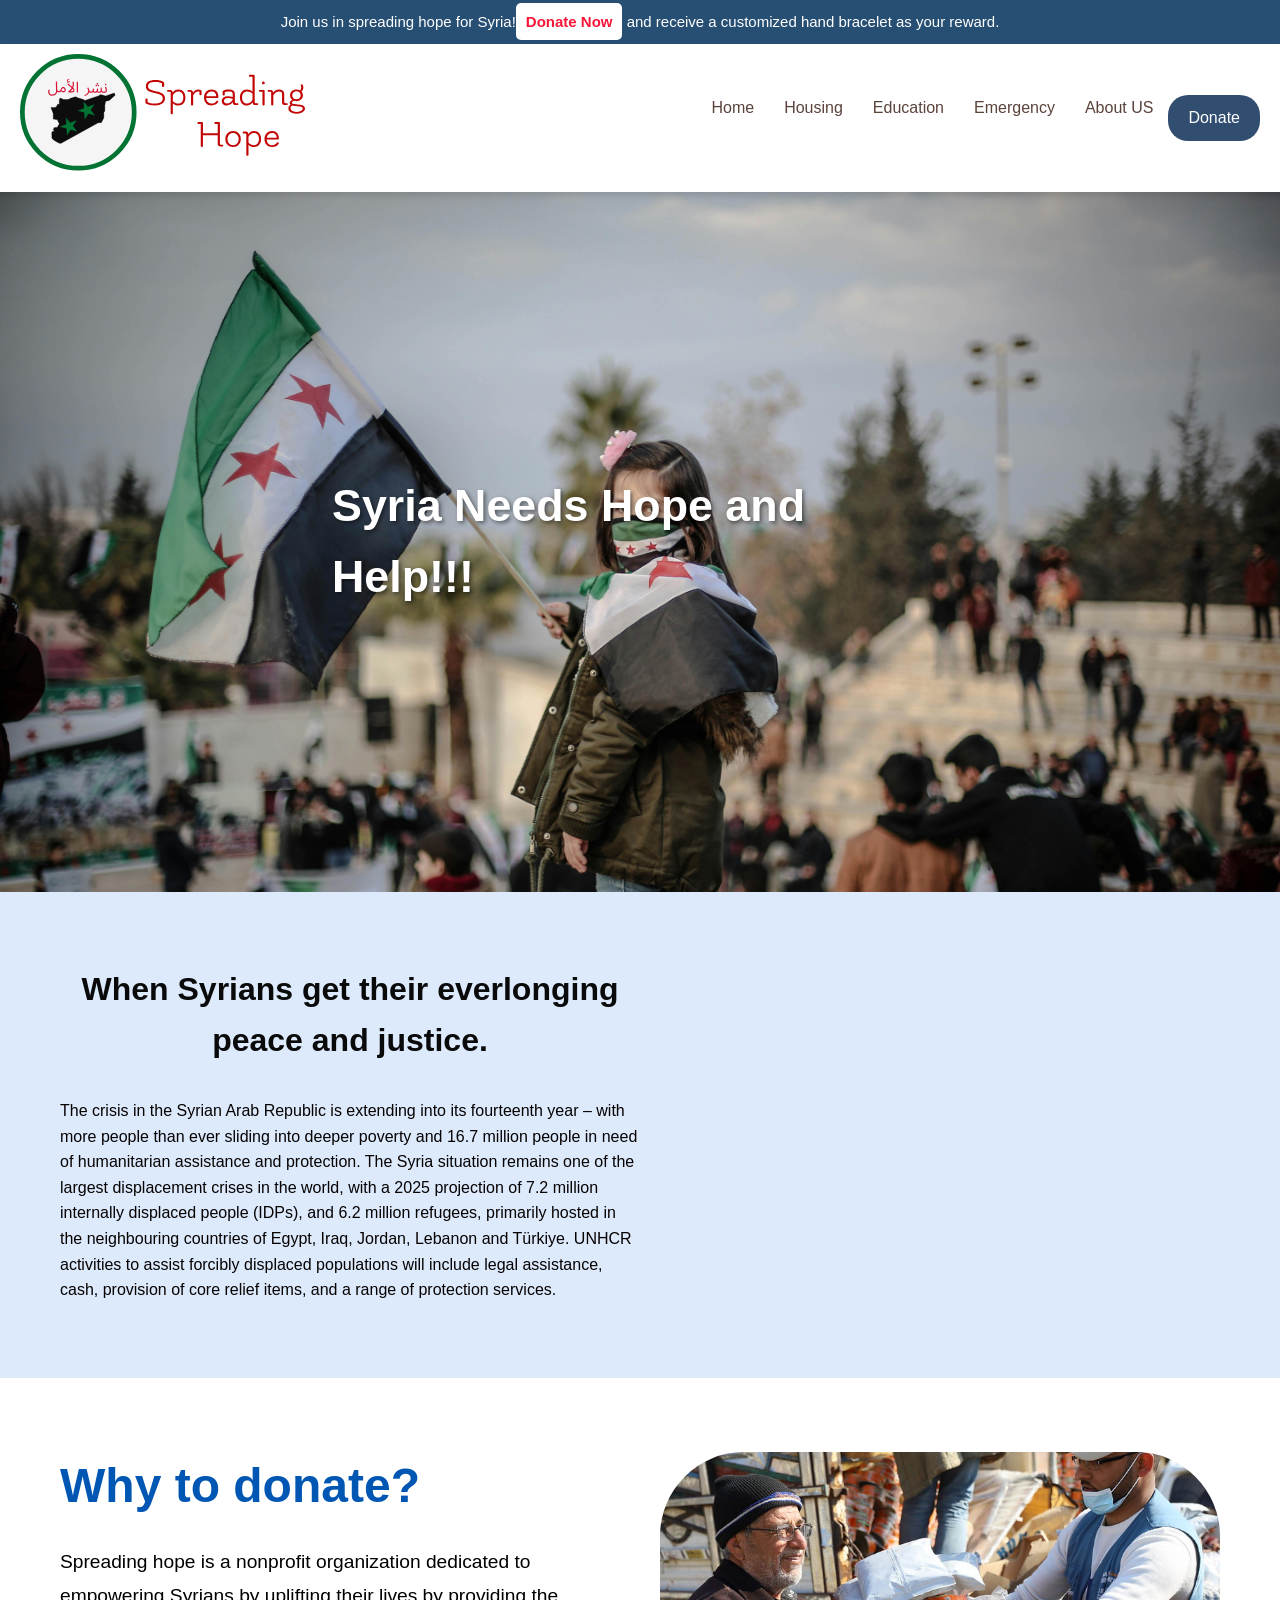
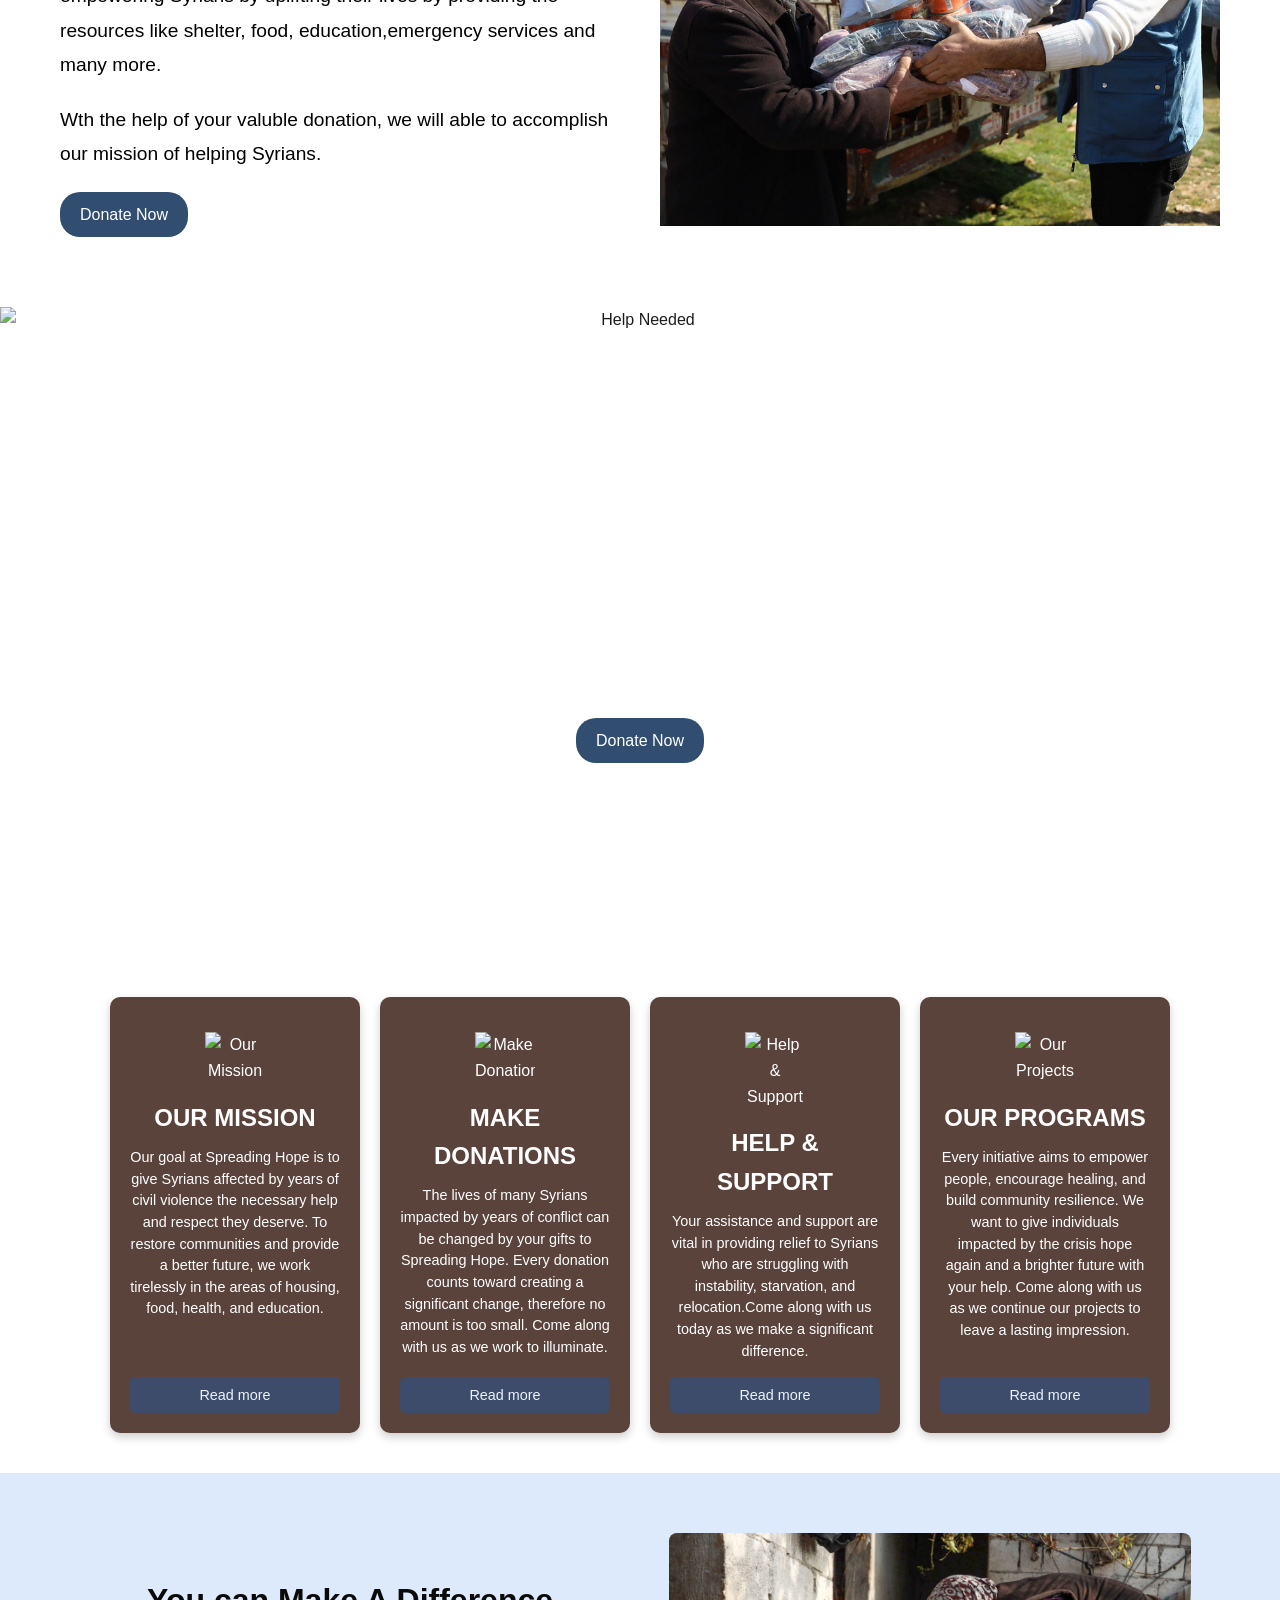
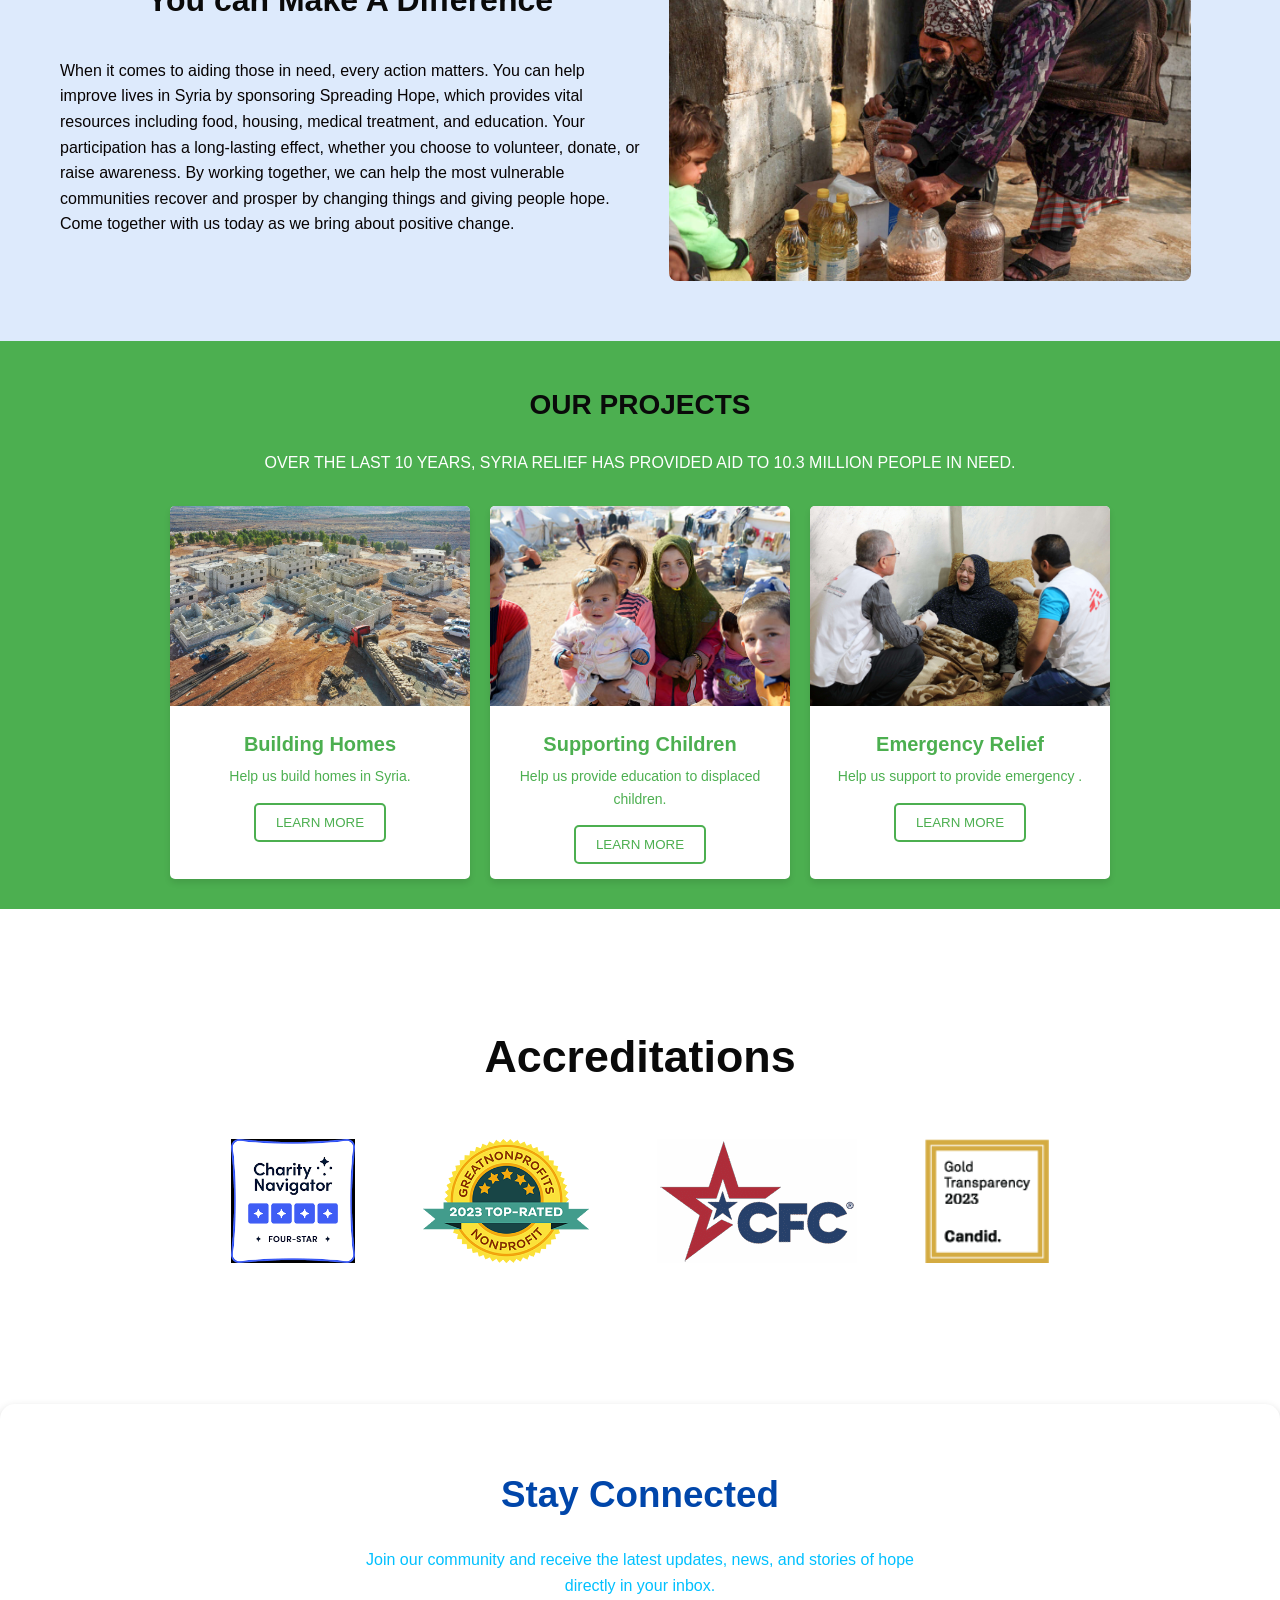
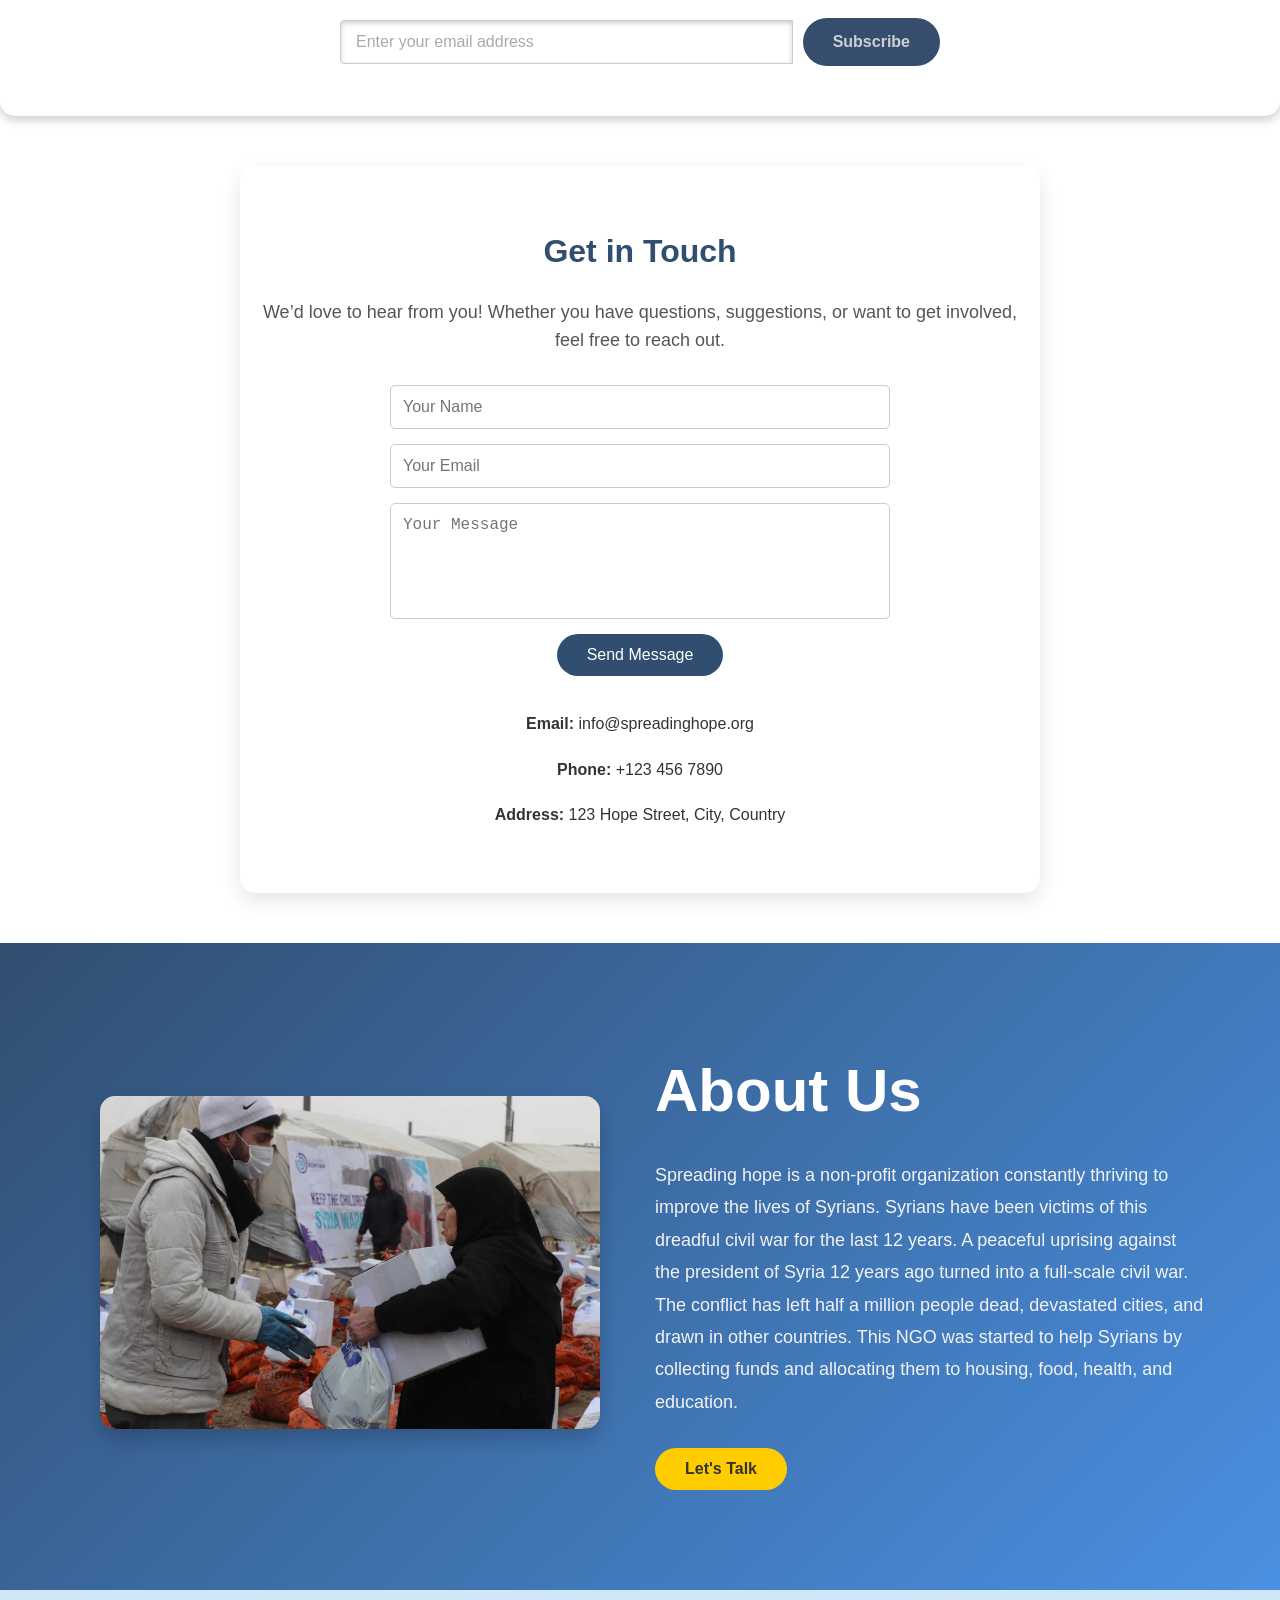
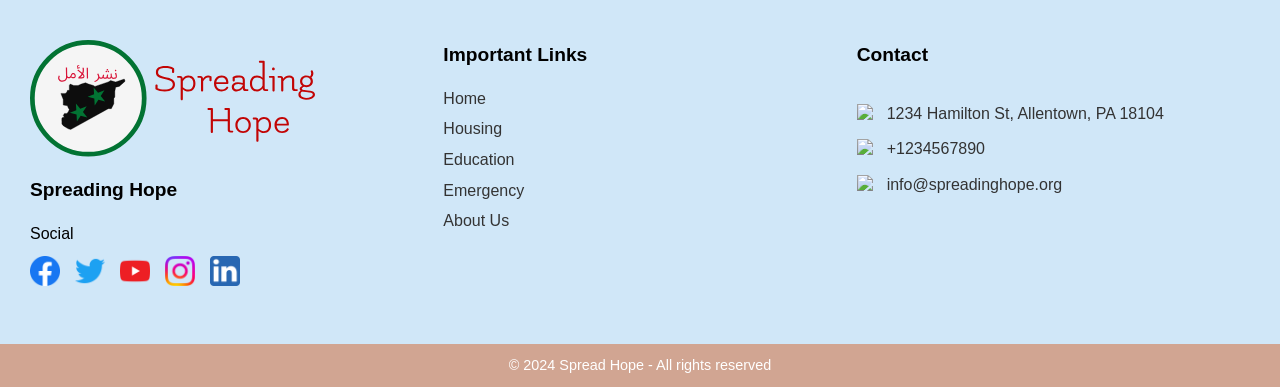
==== index.html @ babf34c3 "Add files via upload" ====
<!DOCTYPE html>
<html lang="en">

<head>
  <meta charset="UTF-8">
  <meta name="viewport" content="width=device-width, initial-scale=1.0">
  <title>Spreading Hope</title>
  <link href="style.css" rel="stylesheet">

<body>
  <!-- Top Container -->
  <div class="top-container">
    <p class="top-message">Join us in spreading hope for Syria!<a href="donation.html" class="learn-more">Donate Now</a> and receive a customized hand bracelet as your reward.</p>
  </div>
   
        
  <header>
    <nav>
      <div class="logo">
        <img src="images/logo.svg" alt="Logo">
      </div>
        <ul class="sidebar">
              <li onclick=hideSidebar()><a href ="#"><svg xmlns="http://www.w3.org/2000/svg" height="24px" viewBox="0 -960 960 960" width="24px" fill="undefined"><path d="m256-200-56-56 224-224-224-224 56-56 224 224 224-224 56 56-224 224 224 224-56 56-224-224-224 224Z"/></svg></a></li>
        <li><a href="#">Home</a></li>
        <li><a href="housing.html">Housing</a></li>
        <li><a href="education.html">Education</a></li>
        <li><a href="emergency.html">Emergency</a></li>
        <li><a href="about us.html">About Us</a></li>
        <li><a href="donation.html" class="cta-button">Donate Now</a></li>
      </ul>
        <!-- desktop nav -->
            <ul>

              <li class="hideOnMobile"><a href="index.html">Home</a></li>
              <li class="hideOnMobile"><a href="housing.html">Housing</a></li>
              <li class="hideOnMobile"><a href="education.html">Education</a></li>
                <li class="hideOnMobile"><a href="emergency.html">Emergency</a></li>
                <li class="hideOnMobile"><a href="about us.html">About US</a></li>
                <li class="hideOnMobile"><a href="donation.html" class="cta-button">Donate</a></li>



              <li class="menubutton" onclick=showSidebar()><a href="#"><svg xmlns="http://www.w3.org/2000/svg" height="24px" viewBox="0 -960 960 960" width="24px" fill="undefined"><path d="M120-240v-80h720v80H120Zm0-200v-80h720v80H120Zm0-200v-80h720v80H120Z"/></svg></a></li>
            </ul>
          </nav>
   
  </header>

<!-- Home section with Carousel -->

<div class="carousel">
    <div class="carousel-slides">
        <div class="carousel-item">
            <img src="images/Syria.jpg" alt="Image 1">
        </div>
        <div class="carousel-item">
            <img src="images/Education 1.jpg " alt="Image 2">
        </div>
        <div class="carousel-item">
            <img src="images/Syrian image.jpg" alt="Image 3">
        </div>
    </div>
    <div class="carousel-content">
        <h1 class="h-primary">Syria Needs Hope and Help!!!</h1>
    </div>
</div>

<!-- Youtube Link -->
<section class="hero">
    <div class="cont_housing">
        <div class="text-content">
            <h2>When  Syrians get their everlonging peace and justice.</h2>
            <p>
                The crisis in the Syrian Arab Republic is extending into its fourteenth year – with more people than ever sliding into deeper poverty and 16.7 million people in need of humanitarian assistance and protection. The Syria situation remains one of the largest displacement crises in the world, with a 2025 projection of 7.2 million internally displaced people (IDPs), and 6.2 million refugees, primarily hosted in the neighbouring countries of Egypt, Iraq, Jordan, Lebanon and Türkiye. UNHCR activities to assist forcibly displaced populations will include legal assistance, cash, provision of core relief items, and a range of protection services.  
            </p>
        </div>
        <div class="video-content">
            <iframe 
                width="560" 
                height="315" 
                src="https://www.youtube.com/embed/q4ZVV-6FrAs?si=EuH0juqtph1C-IrB" 
                title="Youtube video" 
                frameborder="0" 
                allow="accelerometer; autoplay; clipboard-write; encrypted-media; gyroscope; picture-in-picture" 
                allowfullscreen>
            </iframe>
        </div>
    </div>
</section>

 <!-- Why Donation -->
 <section class="why_donate">
  <div class="text-section">
      <h1>Why to donate?</h1>
      <p>
          Spreading hope is a nonprofit organization dedicated to empowering Syrians by uplifting their lives by providing  the resources like shelter, food, education,emergency services and many more.
      </p>
      <p>
          Wth the help of your valuble donation, we will able to accomplish our mission of helping Syrians.</non->
      </p>
      <a href="donation.html" class="cta-button">Donate Now</a>
  </div>
  <div class="image-section">
      <img src="images/image 5.jpg" alt="Donate Image">
  </div>
</section>

  <!-- Donation Section -->
  <section id="home">
    <img id="home_img" src="images/housing7.jpg" alt="Help Needed">
    <h1 class="h-primary"></h1>
    <p>People in Syria are living in a very uncertain period. Humanitarian aid is the only source of income for millions of individuals. The severe and unpredictable winter presents a serious risk to life for those left exposed without proper shelter or support.</p>
    <p>Assist us in improving the lives of Syrians.</p>
    <a href="donation.html" class="cta-button">Donate Now</a>
</section>

  <!-- Containers -->
  <div class="card-container">
    <div class="card">
        <img src="images/our-mission-icon.png" alt="Our Mission">
        <h3>Our Mission</h3>
        <p> Our goal at Spreading Hope is to give Syrians affected by years of civil violence the necessary help and respect they deserve. To restore communities and provide a better future, we work tirelessly in the areas of housing, food, health, and education. </p>
        <button>Read more</button>
    </div>
    <div class="card">
        <img src="images/make-donation-icon.png" alt="Make Donations">
        <h3>Make Donations</h3>
        <p>The lives of many Syrians impacted by years of conflict can be changed by your gifts to Spreading Hope. Every donation counts toward creating a significant change, therefore no amount is too small. Come along with us as we work to illuminate.</p>
        <button>Read more</button>
    </div>
    <div class="card">
        <img src="images/help-icon.png" alt="Help & Support">
        <h3>Help & Support</h3>
        <p>Your assistance and support are vital in providing relief to Syrians who are struggling with instability, starvation, and relocation.Come along with us today as we make a significant difference.</p>
        <button>Read more</button>
    </div>
    <div class="card">
        <img src="images/programs-icon.png" alt="Our Projects">
        <h3>Our Programs</h3>
        <p>Every initiative aims to empower people, encourage healing, and build community resilience. We want to give individuals impacted by the crisis hope again and a brighter future with your help. Come along with us as we continue our projects to leave a lasting impression.</p>
        <button>Read more</button>
    </div>
</div>

<section class="what-we-do">
    <div class="cont_housing">
        <div class="text-content">
            <h2>You can Make A Difference</h2>
            <p>
                When it comes to aiding those in need, every action matters. You can help improve lives in Syria by sponsoring Spreading Hope, which provides vital resources including food, housing, medical treatment, and education. Your participation has a long-lasting effect, whether you choose to volunteer, donate, or raise awareness. By working together, we can help the most vulnerable communities recover and prosper by changing things and giving people hope. Come together with us today as we bring about positive change.
            </p>
        </div>
        <div class="image-content">
            <img src="images/Food2.jpg" alt="Children in a classroom">
        </div>
    </div>
</section>

<div id="project-overview">
    <h2 class="projects-title">OUR PROJECTS</h2>
    <p class="projects-description">
      OVER THE LAST 10 YEARS, SYRIA RELIEF HAS PROVIDED AID TO 10.3 MILLION PEOPLE IN NEED.
    </p>
    <div class="projects-grid">
      <div class="project-card" id="project-homes">
        <img src="images/build_house.jpg" alt="Building Homes" class="project-image">
        <h3 class="project-title">Building Homes</h3>
        <p class="project-text">Help us build homes in Syria.</p>
        <button class="project-button">LEARN MORE</button>
      </div>
      <div class="project-card" id="project-children">
        <img src="images/support_child.jpg" alt="Supporting Children" class="project-image">
        <h3 class="project-title">Supporting Children</h3>
        <p class="project-text">Help us provide education to displaced children.</p>
        <button class="project-button">LEARN MORE</button>
      </div>
      <div class="project-card" id="project-emergency">
        <img src="images/emergency.jpeg" alt="Emergency Relief" class="project-image">
        <h3 class="project-title">Emergency Relief</h3>
        <p class="project-text">Help us support to provide emergency .</p>
        <button class="project-button">LEARN MORE</button>
      </div>
    </div>
  </div>



    
<!-- Client Section --> 
<section id="client-section">
  
  <h2>Accreditations</h2>
  <div id="client">

      <div class="client-item">
          <img src="images/Charity 2.png" alt="Our client">
      </div>
      <div class="client-item">
          <img src="images/Charity4.png" alt="Our client">
      </div>
      <div class="client-item">
          <img src="images/Charity 5.png" alt="Our client">
      </div>
      <div class="client-item">
          <img src="images/Charity6.png" alt="Our client">
      </div>
  </div>
</section>

<!-- Subscribe -->
    <section class="subscribe-section">
        <div class="subscribe-container">
            <h2 class="subscribe-title">Stay Connected</h2>
            <p class="subscribe-description">Join our community and receive the latest updates, news, and stories of hope directly in your inbox.</p>
            <form class="subscribe-form">
                <input type="email" class="email-input" placeholder="Enter your email address">
                <button type="submit" class="subscribe-button">Subscribe</button>
            </form>
        </div>
    </section>
    
<!-- <section id="con"> -->
    <section class="contact-section">
        <div class="contact-container">
            <h1 class="contact-title">Get in Touch</h1>
            <p class="contact-description">We’d love to hear from you! Whether you have questions, suggestions, or want to get involved, feel free to reach out.</p>
            <form class="contact-form">
                <input type="text" class="contact-input" placeholder="Your Name" required>
                <input type="email" class="contact-input" placeholder="Your Email" required>
                <textarea class="contact-message" placeholder="Your Message" rows="5" required></textarea>
                <button type="submit" class="contact-button">Send Message</button>
            </form>
            <div class="contact-info">
                <p><strong>Email:</strong> info@spreadinghope.org</p>
                <p><strong>Phone:</strong> +123 456 7890</p>
                <p><strong>Address:</strong> 123 Hope Street, City, Country</p>
            </div>
        </div>
    </section>
    </section>

<!-- About us -->
    <section id="about">
        <div class="main">
            <div class="image-container">
                <img src="images/About Us 1.jpg" alt="Make difference">
            </div>
            <div class="about-text">
                <h1>About Us</h1>
                <p>Spreading hope is a non-profit organization constantly thriving to improve the lives of Syrians. Syrians have been victims of this dreadful civil war for the last 12 years. A peaceful uprising against the president of Syria 12 years ago turned into a full-scale civil war. The conflict has left half a million people dead, devastated cities, and drawn in other countries. This NGO was started to help Syrians by collecting funds and allocating them to housing, food, health, and education.</p>
                <button type="button" class="about_button">Let's Talk</button>
            </div>
        </div>
    </section>

      <!-- Footer Section -->
    <footer>
      <div class="footer">
          <!-- Logo and Social Section -->
          <div class="footer-section">
            <div class="logo">
              <img src="images/logo.svg" alt="Logo" style="display: block; margin-bottom: 15px;">
            </div>
              <h3>Spreading Hope</h3>
              <p>Social</p>
              <div class="social-icons">
                  <a href="#"><img src="images/facebook logo_icon.png" alt="Facebook"></a>
                  <a href="#"><img src="images/twitter logo_icon.png" alt="YouTube"></a>
                  <a href="#"><img src="images/youtube logo_icon.png" alt="LinkedIn"></a>
                  <a href="#"><img src="images/instagram logo_icon.png" alt="X"></a>
                  <a href="#"><img src="images/linkedin logo_icon.png" alt="Instagram"></a>
              </div>
          </div>

          <!-- Links Section -->
          <div class="footer-section">
              <h3>Important Links</h3>
              <ul>
                  <li><a href="#">Home</a></li>
                  <li><a href="#">Housing</a></li>
                  <li><a href="#">Education</a></li>
                  <li><a href="#">Emergency</a></li>
                  <li><a href="#">About Us</a></li>
              </ul>
          </div>

          <!-- Contact Section -->
          <div class="footer-section">
              <h3>Contact</h3>
              <div class="contact-info">
                  <div>
                      <img src="https://via.placeholder.com/20?text=📍" alt="Location">
                      <span>1234 Hamilton St, Allentown, PA 18104</span>
                  </div>
                  <div>
                      <img src="https://via.placeholder.com/20?text=📞" alt="Phone">
                      <span>+1234567890</span>
                  </div>
                  <div>
                      <img src="https://via.placeholder.com/20?text=✉" alt="Email">
                      <span>info@spreadinghope.org</span>
                  </div>
              </div>
          </div>
      </div>

      <!-- Footer Bottom Section -->
      <div class="footer-bottom">
          © 2024 Spread Hope - All rights reserved
      </div>
    </footer>
      <script type="module" src="https://unpkg.com/ionicons@5.5.2/dist/ionicons/ionicons.esm.js"></script>
      <script nomodule src="https://unpkg.com/ionicons@5.5.2/dist/ionicons/ionicons.js"></script>



<script src="script.js"></script>
</html>
---- style.css ----
/* General Styles */
* {
    margin: 0;
    padding: 0;
    box-sizing: border-box;
  }

  body {
    font-family: Arial, sans-serif;
    line-height: 1.6;
  }

  /* Top Container */
  .top-container {
    background-color: #274F73;
    color: white;
    text-align: center;
    padding: 10px 0;
    font-family: Arial, Helvetica, sans-serif;
    font-size: 15px;
  }
.learn-more{
    color: #f91537;
    text-decoration: none;
    font-weight: bold;
    font-size: 15;
    padding: 10px 10px;
    background-color:white;
    border-radius: 5px;
    transition: background-color 0.3s ease;
}
  /* Logo size */
.logo img {
    height: 120px; /* Adjust this value for a smaller logo */
    width: auto; /* Maintain aspect ratio */

}

/* 
nav-sidebar styling */
.sidebar {
  position: fixed;
  top: 0;
  right: 0;
  height: 100vh;
  width: 15rem;
  z-index: 999;
  background-color: rgb(194, 222, 255, 0.6);
  backdrop-filter: blur(2px);
  box-shadow: -10px 0 10px rgb(233, 180, 180, 0.2);
  display: flex;
  flex-direction: column;
  align-items: flex-start;
  justify-content: flex-start;
}

  /* Navigation */
  header {
    position: sticky;
    background: white;
    padding: 10px 20px;
    top: 0; /* Sticks to the top of the viewport */
    z-index: 1000; /* Ensures it stays above other elements */
    background: white; /* Matches the background color */
    padding: 10px 20px; /* Adjust as needed */
    box-shadow: 0 4px 6px rgba(0, 0, 0, 0.1); /* Optional: Adds a shadow for better visibility */

  }

  nav {
    display: flex;
    justify-content: space-between;
    align-items: center;
  }

  nav ul {
    list-style: none;
    display: flex;
  }

  nav a {
    text-decoration: none;
    color: #5A433B;
    margin: 0 15px;
  }

 .cta-button {
    background-color: #314e70;
    color: white;
    padding: 10px 20px;
    border-radius: 20px;
    display: inline-block; /* Ensures it's treated as a block-like element */
    margin: 0; /* Removes any default margins */
    text-decoration: none; /* Removes underline if any */
      
    
  }
.cta-button:hover {
    background-color: #003580; /* Slightly darker shade for hover effect */
     transition: background-color 0.3s ease;
    
  }

  /* Carousel */
.carousel {
    width: 100%; 
    height: 700px; 
    overflow: hidden; 
    position: relative; 
}

.carousel-slides {
    display: flex; 
    transition: transform 0.5s ease; 
    width:100%;
}
/* 
.carousel-item {
    min-width: 100%; 
    height: 100%; 
    display: flex;
    justify-content: center; 
    align-items: center; 
} */
.carousel-item{
   flex: 0 0 100%;
   height:100%;

}
.carousel-item img {
    width: 100%; 
    height: 100%; 
    object-fit: cover; 
    display:block;
}

/* Center text in the carousel */
.carousel-content {
    position: absolute;
    top: 50%;
    left: 50%;
    transform: translate(-50%, -50%);
    color: #ffffff;
    font-size: 3rem;
    text-shadow: 2px 2px 4px rgba(0, 0, 0, 0.5); 
    z-index: 10; 
}

/* Ensure the following content doesn’t overlap */
#home {
    position: relative;
    z-index: 1; /* Place content above carousel */
    text-align: center;
}

/* Donation Page */
/* .donation {
    max-width: 600px;
    margin: 20px auto;
    padding: 20px;
}

#img_don{
    content: "";
    position: absolute;
    width: 100%;
    height: 80%;
    z-index: -1;
    opacity: 0.4;
}

h1 {
    font-size: 3em;
    margin-bottom: 10px;
}
.donation-interval {
    display: flex;
    justify-content: center;
    margin-bottom: 20px;
}
.donation-interval button {
    background-color: #4c2e19;
    color: white;
    border: none;
    padding: 10px 20px;
    margin: 0 5px;
    border-radius: 20px;
    font-size: 1em;
    cursor: pointer;
}
.donation-interval button.active {
    background-color: #8b4513;
}
.amount-options {
    display: grid;
    grid-template-columns: repeat(3, 1fr);
    gap: 15px;
    margin-bottom: 20px;
}
.amount {
    border: 1px solid #8b4513;
    border-radius: 10px;
    padding: 10px 0;
    font-size: 1.5em;
    cursor: pointer;
    background: white;
    transition: 0.3s;
}
.amount:hover {
    background-color: #f0e68c;
}
.custom-amount {
    border: 1px solid #8b4513;
    border-radius: 10px;
    padding: 10px;
    font-size: 1.2em;
    width: calc(100% - 30px);
    margin: 0 auto;
    text-align: center;
}
.submit-button {
    background-color: #4c2e19;
    color: white;
    border: none;
    padding: 10px 20px;
    font-size: 1em;
    border-radius: 10px;
    cursor: pointer;
    transition: 0.3s;
}
.submit-button:hover {
    background-color: #8b4513;
}
.payment-methods {
    margin-top: 30px;
}
.payment-methods img {
    width: 60px;
    margin: 0 10px;
    vertical-align: middle; */
/* } */



/* Why Donation */
.why_donate {
    max-width: 1200px;
    margin: 50px auto;
    display: flex;
    align-items: center;
    padding: 20px;
    gap: 20px;
}
.text-section {
    flex: 1;
    padding-right: 20px;
}
.text-section h1 {
    font-size: 3rem;
    color: #0056b3;
}
.text-section p {
    font-size: 1.2rem;
    line-height: 1.8;
    margin: 20px 0;
}
.text-section .badges {
    display: flex;
    gap: 15px;
    margin: 20px 0;
}
.text-section .badges img {
    width: 60px;
    height: 60px;
}
.text-section .learn-more {
    background-color: #314e70;
    color: #fff;
    text-decoration: none;
    padding: 10px 20px;
    border-radius: 25px;
    font-size: 1rem;
    display: inline-block;
    transition: background-color 0.3s;
}
.text-section .learn-more:hover {
    background-color: #003f7d;
}
.image-section {
    flex: 1;
    position: relative;
}
.image-section img {
    width: 100%;
    mask-image: url('data:image/svg+xml;utf8,<svg xmlns="http://www.w3.org/2000/svg" viewBox="0 0 100 100"><rect width="100" height="100" rx="15" ry="15" fill="white" /></svg>');
    -webkit-mask-image: url('data:image/svg+xml;utf8,<svg xmlns="http://www.w3.org/2000/svg" viewBox="0 0 100 100"><rect width="100" height="100" rx="15" ry="15" fill="white" /></svg>');
    mask-size: cover;
    -webkit-mask-size: cover;
}

/* 3 Container */
/* .container {
    display: flex;
    justify-content: space-between;
    gap: 20px;
    max-width: 1000px;
    margin: 0 auto;
}
.card {
    background-color: #fff;
    border-radius: 10px;
    box-shadow: 0 4px 6px rgba(0, 0, 0, 0.1);
    width: 300px;
    text-align: center;
    padding: 20px;
    border: 1px solid #ddd;
}
.card img {
    width: 60px;
    height: 60px;
    margin-bottom: 10px;
}
.card h3 {
    color: #0066cc;
    margin: 10px 0;
}
.card p {
    color: #555;
    margin: 10px 0 20px;
}
.card a {
    text-decoration: none;
    background-color: #0066cc;
    color: #fff;
    padding: 10px 20px;
    border-radius: 5px;
    display: inline-block;
}
.card a:hover {
    background-color: #005bb5;
} */

/* Youtube Link */
.youtube {
    text-align: center;
    max-width: 900px;
    margin: 0 auto;
}

.subtitle {
    font-size: 1.2em;
    color: #8b0000;
    margin-bottom: 20px;
}
.video-container {
    width: 100%;
    max-width: 600px;
    margin: 0 auto;
    border-radius: 10px;
    overflow: hidden;
    box-shadow: 0 4px 6px rgba(0, 0, 0, 0.1);
}
.video-container img {
    width: 100%;
    display: block;
}
.sw{
    width: 100%;
    height: 450px;
    border: none;
}

/* Client Section */
#client-section{
    position: relative;
    z-index: -1;
    text-align: center;
    margin-top: 100px;
    margin-bottom: 100px;
     }

     #client-section::before{
        content: "";
        position: absolute;
        /* background: url('../bg.jpg'); */
        width: 100%;
        height: 100%;
        z-index: -1;
        opacity: 0.4;
         }

         #img_client{
             content: "";
             position: absolute;
             width: 100%;
             height: 100%;
             z-index: -1;
             opacity: 0.4;
         }


     #client{
         display: flex;
         justify-content: center;
         align-items: center;
     }

     .client-item{
         padding: 34px;
     }

     #client img{
         height: 124px;
     }



/* Subscribe Section */
.subscribe-section {
    color: white;
    padding: 50px 20px;
    text-align: center;
    border-radius: 15px;
    box-shadow: 0 4px 10px rgba(0, 0, 0, 0.2);
    margin-top: 100px;
}

.subscribe-title {
    font-size: 32px;
    font-weight: bold;
    margin-bottom: 20px;
}

.subscribe-description {
    font-size: 18px;
    margin-bottom: 30px;
    color: #f0f0f0;
}

.subscribe-form {
    display: flex;
    justify-content: center;
    align-items: center;
    gap: 10px;
    flex-wrap: wrap;
}

.email-input {
    padding: 15px;
    font-size: 16px;
    border-radius: 25px;
    border: none;
    width: 300px;
    max-width: 100%;
    box-shadow: inset 0 2px 5px rgba(0, 0, 0, 0.2);
}

.subscribe-button {
    padding: 15px 30px;
    font-size: 16px;
    border: none;
    border-radius: 25px;
    background-color: #374d6d;
    color: #cdd0d4;
    cursor: pointer;
    font-weight: bold;
    transition: all 0.3s ease;
}

.subscribe-button:hover {
    background-color: #e0e6ef;
    color: #1d2b40;
    transform: translateY(-2px);
    box-shadow: 0 4px 10px rgba(0, 0, 0, 0.3);
}

 /* Contact Section */
 

.contact-section {
    background: url('images/peace.jpg*') no-repeat center center/cover; 
    padding: 60px 20px;
    text-align: center;
    border-radius: 15px;
    box-shadow: 0 8px 20px rgba(0, 0, 0, 0.1);
    margin: 50px auto;
    max-width: 800px;
}

.contact-title {
    font-size: 32px;
    font-weight: bold;
    color: #314e70;
    margin-bottom: 20px;
}

.contact-description {
    font-size: 18px;
    color: #555555;
    margin-bottom: 30px;
}

.contact-form {
    display: flex;
    flex-direction: column;
    gap: 15px;
    align-items: center;
    margin-bottom: 30px;
}

.contact-input, .contact-message {
    width: 100%;
    max-width: 500px;
    padding: 12px;
    font-size: 16px;
    border: 1px solid #cccccc;
    border-radius: 5px;
}

.contact-message {
    resize: none;
}

.contact-button {
    background-color: #314e70;
    color: white;
    padding: 12px 30px;
    font-size: 16px;
    border-radius: 25px;
    border: none;
    cursor: pointer;
    transition: background-color 0.3s ease;
}

.contact-button:hover {
    background-color: #4a90e2;
}

.contact-info {
    margin-top: 30px;
    font-size: 16px;
    color: #333333;
}

.contact-info p {
    margin: 5px 0;
}

/* About Us Section */
#about {
    width: 100%;
    padding: 100px 0;
    background: linear-gradient(135deg, #314e70, #4a90e2);
    color: white;
}

.main {
    width: 1130px;
    max-width: 95%;
    margin: 0 auto;
    display: flex;
    align-items: center;
    justify-content: space-between; /* Ensures image and text are on opposite sides */
    gap: 30px; /* Adds spacing between the image and text */
    flex-wrap: wrap; /* Allows wrapping for smaller screens */
}

.image-container {
    flex: 1; /* Ensures the image section takes equal space */
    text-align: center; /* Center-aligns the image */
}

.image-container img {
    height: auto;
    width: 100%; /* Makes image responsive */
    max-width: 500px; /* Limits the maximum size */
    border-radius: 15px;
    box-shadow: 0 10px 20px rgba(0, 0, 0, 0.2);
}

.about-text {
    flex: 1; /* Ensures the text section takes equal space */
    max-width: 600px;
}

.about-text h1 {
    font-size: 60px;
    font-weight: bold;
    margin-bottom: 20px;
}

.about-text p {
    font-size: 18px;
    line-height: 1.8;
    margin-bottom: 30px;
    color: #f2f2f2;
}

.about_button {
    background-color: #ffcc00;
    color: #333333;
    padding: 12px 30px;
    border-radius: 25px;
    font-size: 16px;
    font-weight: bold;
    border: none;
    cursor: pointer;
    transition: all 0.3s ease;
}

.about_button:hover {
    background-color: #ffd633;
}
/* Footer Section */
/* Footer */

.footer {
    background-color: #d0e7f8;
    padding: 40px 20px;
    display: flex;
    justify-content: space-between;
    align-items: flex-start;
    flex-wrap: wrap;
}
.footer-section {
    flex: 1;
    min-width: 250px;
    margin: 10px;
}
.footer-section h3 {
    margin-bottom: 15px;
    font-size: 1.2rem;
}
.footer-section ul {
    list-style: none;
    padding: 0;
}
.footer-section ul li {
    margin: 5px 0;
}
.footer-section ul li a {
    text-decoration: none;
    color: #333;
    font-size: 1rem;
}
.footer-section ul li a:hover {
    text-decoration: underline;
}
.social-icons {
    display: flex;
    gap: 15px;
    margin-top: 10px;
}
.social-icons a img {
    width: 30px;
    height: 30px;
}
.contact-info {
    display: flex;
    flex-direction: column;
    gap: 10px;
}
.contact-info div {
    display: flex;
    align-items: center;
    gap: 10px;
}
.contact-info div img {
    width: 20px;
    height: 20px;
}
.footer-bottom {
    background-color: #d1a592;
    text-align: center;
    padding: 10px 20px;
    font-size: 0.9rem;
    color: #fff;
}



   /* Utility Classes */
   .h-primary{
       font-size: 2.8rem;
       padding: 12px;
       
      
   }


h2{
  
    text-align: center;
    font-size: 2.8rem;
    padding: 12px;
    color: #0a0a0a;
    
    
}

   .h-secondary{
       font-size: 2.3rem;
       padding: 12px;
   }

   /* .btn{
       padding: 6px 20px;
       border: 2px solid white;
       background-color: brown;
       color: white;
       margin: 17px;
       font-size: 1.5rem;
       border-radius: 10px;
       cursor: pointer;
   }

   .btn:hover{
       background-color: black;
       color: white;
   }
 */


/* - */
/* button{
    background: #f9004d;
    color: white;
    text-decoration: none;
    border: 2px solid transparent;
    font-weight: bold;
    padding: 13px 30px;
    border-radius: 30px;
    transition: .4s;
    justify-content:center;
} */
/* button:hover{
    background: transparent;
    border: 2px solid #f9004d;
    cursor: pointer;
} */

/* /* Subscibe */
.subscribe-container {
    text-align: center;
    width: 90%;
    max-width: 600px;
    margin: auto;
  }

  .subscribe-title {
    font-size: 2.3rem;
    color: #0046aa;
    margin: 0;
  }

  .highlight {
    font-weight: bold;
  }

  .subscribe-description {
    font-size: 1rem;
    color: #00c0ff;
    margin: 10px 0 20px;
  }

  .subscribe-form {
    display: flex;
    justify-content: center;
    align-items: center;
  }

  .email-input {
    flex: 1;
    padding: 12px 15px;
    border: 1px solid #ccc;
    border-radius: 4px 0 0 4px;
    font-size: 1rem;
    outline: none;
  }

  .email-input::placeholder {
    color: #aaa;
  } 

  /* .subscribe-button {
    background-color: #ff9800;
    color: #ffffff;-
    border: none;
    padding: 12px 20px;
    font-size: 1rem;
    cursor: pointer;
    border-radius: 0 4px 4px 0;
    transition: background-color 0.3s ease;
  }

  .subscribe-button:hover {
    background-color: #e68a00;
  } */


  /* Footer */

   .footer {
    background-color: #d0e7f8;
    padding: 40px 20px;
    display: flex;
    justify-content: space-between;
    align-items: flex-start;
    flex-wrap: wrap;
    width:100%;
    height: auto;
}
.footer-section {
    flex: 1;
    min-width: 250px;
    margin: 10px;
}
.footer-section h3 {
    margin-bottom: 15px;
    font-size: 1.2rem;
} 
.footer-section ul {
    list-style: none;
    padding: 0;
}
.footer-section ul li {
    margin: 5px 0;
}
.footer-section ul li a {
    text-decoration: none;
    color: #333;
    font-size: 1rem;
}
.footer-section ul li a:hover {
    text-decoration: underline;
}
.social-icons {
    display: flex;
    gap: 15px;
    margin-top: 10px;
}
.social-icons a img {
    width: 30px;
    height: 30px;
}
.contact-info {
    display: flex;
    flex-direction: column;
    gap: 10px;
}
.contact-info div {
    display: flex;
    align-items: center;
    gap: 10px;
}
.contact-info div img {
    width: 20px;
    height: 20px;
}
/* .footer-bottom {
    background-color: #d1a592;
    text-align: center;
    padding: 10px 20px;
    font-size: 0.9rem;
    color: #fff;
    width: 100%;
    height:auto;
} */
/* .footer-bottom {
    background-color: #d1a592; 
    text-align: center;
    padding: 10px 20px;
    font-size: 0.9rem;
    color: #fff;
    width: 100%; 
    height: auto;
    box-sizing: border-box; 
    position: relative; 
} */




/*Donation  */
.donation {
    text-align: center;
    justify-content: center;
    align-items: center;
    display: flex;
    flex-wrap: wrap;
    justify-content: space-around;

}

.donation-container {
    width: 400px;
    background-color: #ffffff;
    box-shadow: 0 4px 10px rgba(0, 0, 0, 0.1);
    border-radius: 8px;
    padding: 20px;
    text-align: center;
}

.donation-container h2 {
    font-size: 1.5rem;
    margin-bottom: 20px;
}

.amount-display {
    font-size: 2.5rem;
    font-weight: bold;
    color: #333;
    margin: 20px 0;
}

.amount-buttons {
    display: flex;
    justify-content: space-between;
    gap: 10px;
    margin-bottom: 20px;
}

.amount-button {
    flex: 1;
    padding: 10px;
    font-size: 1rem;
    border: 1px solid #cccccc;
    border-radius: 4px;
    text-align: center;
    cursor: pointer;
    background-color: #ffffff;
    transition: background-color 0.3s ease-in-out;
}

.amount-button:hover {
    background-color: #f0f0f0;
}

.amount-button.selected {
    background-color: #ffc107;
    color: #ffffff;
    font-weight: bold;
    border: none;
}

.custom-amount {
    display: flex;
    align-items: center;
    justify-content: center;
    margin-bottom: 20px;
    gap: 10px;
}

.custom-amount input {
    flex: 1;
    padding: 10px;
    border: 1px solid #cccccc;
    border-radius: 4px;
    text-align: center;
}

.custom-amount button {
    background-color: #e0e0e0;
    border: none;
    padding: 10px;
    border-radius: 4px;
    cursor: pointer;
    transition: background-color 0.3s ease-in-out;
}

.custom-amount button:hover {
    background-color: #cccccc;
}

.dropdown {
    width: 100%;
    padding: 10px;
    border: 1px solid #cccccc;
    border-radius: 4px;
    margin-bottom: 20px;
}

.next-button {
    width: 100%;
    padding: 15px;
    background-color: #ffc107;
    border: none;
    color: #ffffff;
    font-size: 1.2rem;
    font-weight: bold;
    border-radius: 4px;
    cursor: pointer;
    text-align: center;
    transition: background-color 0.3s ease-in-out;
}

.next-button:hover {
    background-color: #e6a700;
}

.payment-methods {
    margin-top: 30px;
}
.payment-methods img {
    width: 60px;
    margin: 0 10px;
    vertical-align: middle;
}

/* Hosuing page */
.section-wrapper {
    max-width: 1200px;
    margin: 50px auto;
    display: flex;
    align-items: center;
    gap: 20px;
    padding: 20px;
}

.image-column {
    flex: 1;
}

.image-column img {
    width: 100%;
    height: auto;
    border-radius: 15px;
    box-shadow: 0 4px 10px rgba(0, 0, 0, 0.1);
}

.text-column {
    flex: 1;
    padding: 10px;
}

#title {
    font-size: 2.5rem;
    color: #0056b3;
    margin-bottom: 20px;
}

#description {
    font-size: 1rem;
    line-height: 1.8;
    color: #555;
}

#description p {
    margin-bottom: 15px;
}


/* Container like mission */
.card-container {
    display: flex;
    justify-content: center;
    align-items: stretch; /* Ensures all cards stretch to the same height */
    gap: 20px;
    padding: 40px;
    flex-wrap: wrap;
}

.card {
    background:  #59433B;
    border-radius: 10px;
    width: 250px;
    min-height: 350px; /* Ensures all cards have the same height */
    text-align: center;
    padding: 20px;
    color: white;
    box-shadow: 0 4px 10px rgba(0, 0, 0, 0.2);
    transition: transform 0.3s ease, box-shadow 0.3s ease;
    display: flex;
    flex-direction: column;
    justify-content: space-between; /* Ensures consistent spacing for button placement */
}

.card:hover {
    transform: translateY(-5px);
    box-shadow: 0 6px 15px rgba(0, 0, 0, 0.3);
}

.card img {
    width: 60px;
    margin: 15px auto;
}

.card h3 {
    font-size: 1.5rem;
    margin-bottom: 10px;
    text-transform: uppercase;
}

.card p {
    font-size: 0.9rem;
    line-height: 1.5;
    margin-bottom: 15px;
    flex-grow: 1; /* Ensures text space adjusts for alignment */
}

.card button {
    background-color: #3c4c6a;
    color: #eef2fa;
    border: none;
    padding: 10px 15px;
    border-radius: 5px;
    font-size: 0.9rem;
    cursor: pointer;
    transition: background-color 0.3s ease;
}

.card button:hover {
    background-color: #ddeafc;
    color: #3c4c6a;
}



/* Emergancy Page */
.services{
    margin: 34px;
    display: flex;
}
.services .box{
   border: 2px solid brown;
   padding: 34px;
   margin: 25px 10px;
   border-radius: 28px;
   background-color: #f2f2f2;
   margin-bottom: 20px;
}

.services .box img{
   height: 160px;
   margin: auto;
   display: block;
}
.services .box p{
   font-style: initial;
}


/* Donation */
   /* Home section */
   #home{
    display: flex;
    flex-direction: column;
    padding: 3px 200px;
    height: 650px;
    justify-content: center;
    align-items: center;
}

#home::before{
    content: "";
/* background: url(../bg1.jpg) no-repeat center center/cover; */
position: absolute;
height: 642px;
top: 0px;
left: 0px;
width: 100%;
z-index: -1;
opacity: 0.89;
}

#home_img{
    position: absolute;
    height: 650px;
    top: 0px;
    left: 0px;
    width: 100%;
    z-index: -1;
    opacity: 0.89;
}

#home h1{
    color: #da382b;
    text-align: center;
    font-size: 4rem;
    
}

#home p{
    color: white;
    text-align: center;
    font-size: 1.5rem;
}



.cont_housing {
    display: flex;
    align-items: center;
    justify-content: space-between;
    padding: 20px;
    max-width: 1200px;
    margin: 0 auto;
    flex-wrap: wrap;
}

.hero, .what-we-do {
    padding: 40px 0;
    background-color: #ddeafc; 
    color: #070303;
}

.text-content {
    max-width: 50%;
}

.text-content h1  {
    font-size: 2.5rem;
    font-weight: bold;
    margin-bottom: 20px;
}
.text-content h2{
    font-size: 2.0rem;
    font-weight: bold;
    margin-bottom: 20px;
}

.text-content p {
    font-size: 1rem;
    line-height: 1.6;
    margin-bottom: 15px;
}

.video-content iframe {
    max-width: 100%;
    border-radius: 8px;
}

.image-content {
    flex: 1; /* Allows the image to take up available space */
    display: flex;
    justify-content: center; /* Centers the image horizontally */
}

.image-content img {
    max-width: 90%;
    height: auto;
    border-radius: 8px;

}

#change-life {
    background-color: #ffffff; /* White background for the section */
    color: #333333; /* Dark text for readability */
    text-align: center;
    padding: 40px 20px;
}

.impact-section h2 {
    font-size: 2.2rem;
    font-weight: bold;
    margin-bottom: 20px;
    color: #000000; /* Bold black for the heading */
}

.impact-section p {
    font-size: 1rem;
    line-height: 1.8;
    margin-bottom: 15px;
    color: #555555; /* Slightly lighter text for contrast */
}

.impact-section p:last-child {
    margin-bottom: 0;
}

#change-life hr {
    margin: 20px auto;
    border: none;
    border-top: 1px solid #dddddd;
    width: 60%;
}

#zayna-story-section {
    display: flex;
    flex-wrap: wrap;
    background-color: #2d3c66; /* Navy background */
    color: #ffffff; /* White text for contrast */
    padding: 40px 20px;
    align-items: center;
}

.story-content {
    display: flex;
    flex-direction: row;
    justify-content: center;
    width: 100%;
}

.story-image {
    flex: 1;
    min-width: 300px;
}

.story-image img {
    width: 90%;
    height: auto;
    border-radius: 8px;
}

.story-text {
    flex: 1;
    padding: 20px;
    max-width: 600px;
}

.story-text h2 {
    font-size: 2.4rem;
    font-weight: bold;
    margin-bottom: 20px;
}

.story-text p {
    font-size: 1rem;
    line-height: 1.6;
    margin-bottom: 15px;
}

.donate-btn {
    background-color: transparent;
    color: #ffffff;
    border: 2px solid #ffffff;
    padding: 10px 20px;
    font-size: 1rem;
    font-weight: bold;
    cursor: pointer;
    text-transform: uppercase;
    transition: background-color 0.3s ease, color 0.3s ease;
}

.donate-btn:hover {
    background-color: #ffffff;
    color: #2d3c66;
}

#project-overview {
    background-color: #4CAF50;
    padding: 30px 20px;
    text-align: center;
    color: #fff;
  }

  .projects-title {
    font-size: 28px;
    margin-bottom: 10px;
  }

  .projects-description {
    font-size: 16px;
    margin-bottom: 30px;
  }

  .projects-grid {
    display: flex;
    justify-content: center;
    gap: 20px;
  }

  .project-card {
    background-color: #fff;
    color: #4CAF50;
    border-radius: 5px;
    overflow: hidden;
    text-align: center;
    max-width: 300px;
    box-shadow: 0 4px 6px rgba(0, 0, 0, 0.1);
  }

  .project-image {
    width: 100%;
    height: auto;
  }

  .project-title {
    font-size: 20px;
    margin: 15px 0 5px;
  }

  .project-text {
    font-size: 14px;
    margin: 0 10px 15px;
  }

  .project-button {
    background-color: transparent;
    border: 2px solid #4CAF50;
    color: #4CAF50;
    padding: 10px 20px;
    border-radius: 5px;
    cursor: pointer;
    margin-bottom: 15px;
    transition: all 0.3s ease;
  }

  .project-button:hover {
    background-color: #4CAF50;
    color: #fff;
  }


  /* Emegency page */
  #emergency-care {
    background-color: #fff;
    color: #000;
    padding: 40px 20px;
    line-height: 1.6;
  }

  .content-wrapper {
    max-width: 800px;
    margin: 0 auto;
  }

  .section-title {
    font-size: 2.5rem;
    font-weight: bold;
    margin-bottom: 20px;
  }

  .intro-text {
    font-size: 1rem;
    margin-bottom: 20px;
  }

  .subheading {
    font-size: 1.25rem;
    margin: 30px 0 15px;
  }

  .action-list {
    list-style-type: none;
    padding: 0;
  }

  .action-list li {
    margin-bottom: 15px;
    font-size: 1rem;
  }

  .action-list li strong {
    font-weight: bold;
  }

  .closing-text {
    font-size: 1rem;
    margin-top: 30px;
  }
/* media query to hide sidebar nav on desktop */
@media screen and (max-width: 800px) {
    .hideOnMobile a {
      color: #333; /* Default link text color */
      text-decoration: none;
      font-weight: bold;
      padding: 20px 10px; /* Add padding to create space for the rectangle */
      border-radius: 5px; /* Optional: rounded corners for the rectangle */
      transition: background-color 0.3s ease, color 0.3s ease; /* Smooth transition for hover effect */
    }
}

/* Hover effect: change background and text color */
.hideOnMobile a:hover {
  background-color: #314e70; /* Highlight background color on hover */
  color: #fff; /* Change text color for contrast */
}

@media screen and (max-width: 400px) {
  .sidebar {
    width: 100%;
  }
}

/* desktop media query using css grid */
@media screen and (min-width: 800px) {
.sidebar {
  display: none;
}

.menubutton {
  display: none;
}

/* 
    .footer {
      position: relative;
      width: 100%;
      background: #3586ff;
      min-height: 100px;
      padding: 20px 50px;
      display: flex;
      justify-content: center;
      align-items: center;
      flex-direction: column;
    }

    .social-icon,
    .menu {
      position: relative;
      display: flex;
      justify-content: center;
      align-items: center;
      margin: 10px 0;
      flex-wrap: wrap;
    }

    .social-icon__item,
    .menu__item {
      list-style: none;
    }

    .social-icon__link {
      font-size: 2rem;
      color: #fff;
      margin: 0 10px;
      display: inline-block;
      transition: 0.5s;
    }
    .social-icon__link:hover {
      transform: translateY(-10px);
    }

    .menu__link {
      font-size: 1.2rem;
      color: #fff;
      margin: 0 10px;
      display: inline-block;
      transition: 0.5s;
      text-decoration: none;
      opacity: 0.75;
      font-weight: 300;
    }

    .menu__link:hover {
      opacity: 1;
    }

    .footer p {
      color: #fff;
      margin: 15px 0 10px 0;
      font-size: 1rem;
      font-weight: 300;
    }

    .wave {
      position: absolute;
      top: -100px;
      left: 0;
      width: 100%;
      height: 100px;
      background: url("https://i.ibb.co/wQZVxxk/wave.png");
      background-size: 1000px 100px;
    }

    .wave#wave1 {
      z-index: 1000;
      opacity: 1;
      bottom: 0;
      animation: animateWaves 4s linear infinite;
    }

    .wave#wave2 {
      z-index: 999;
      opacity: 0.5;
      bottom: 10px;
      animation: animate 4s linear infinite !important;
    }

    .wave#wave3 {
      z-index: 1000;
      opacity: 0.2;
      bottom: 15px;
      animation: animateWaves 3s linear infinite;
    }

    .wave#wave4 {
      z-index: 999;
      opacity: 0.7;
      bottom: 20px;
      animation: animate 3s linear infinite;
    } */

    @keyframes animateWaves {
      0% {
        background-position-x: 1000px;
      }
      100% {
        background-positon-x: 0px;
      }
    }

    @keyframes animate {
      0% {
        background-position-x: -1000px;
      }
      100% {
        background-positon-x: 0px;
      }
    }
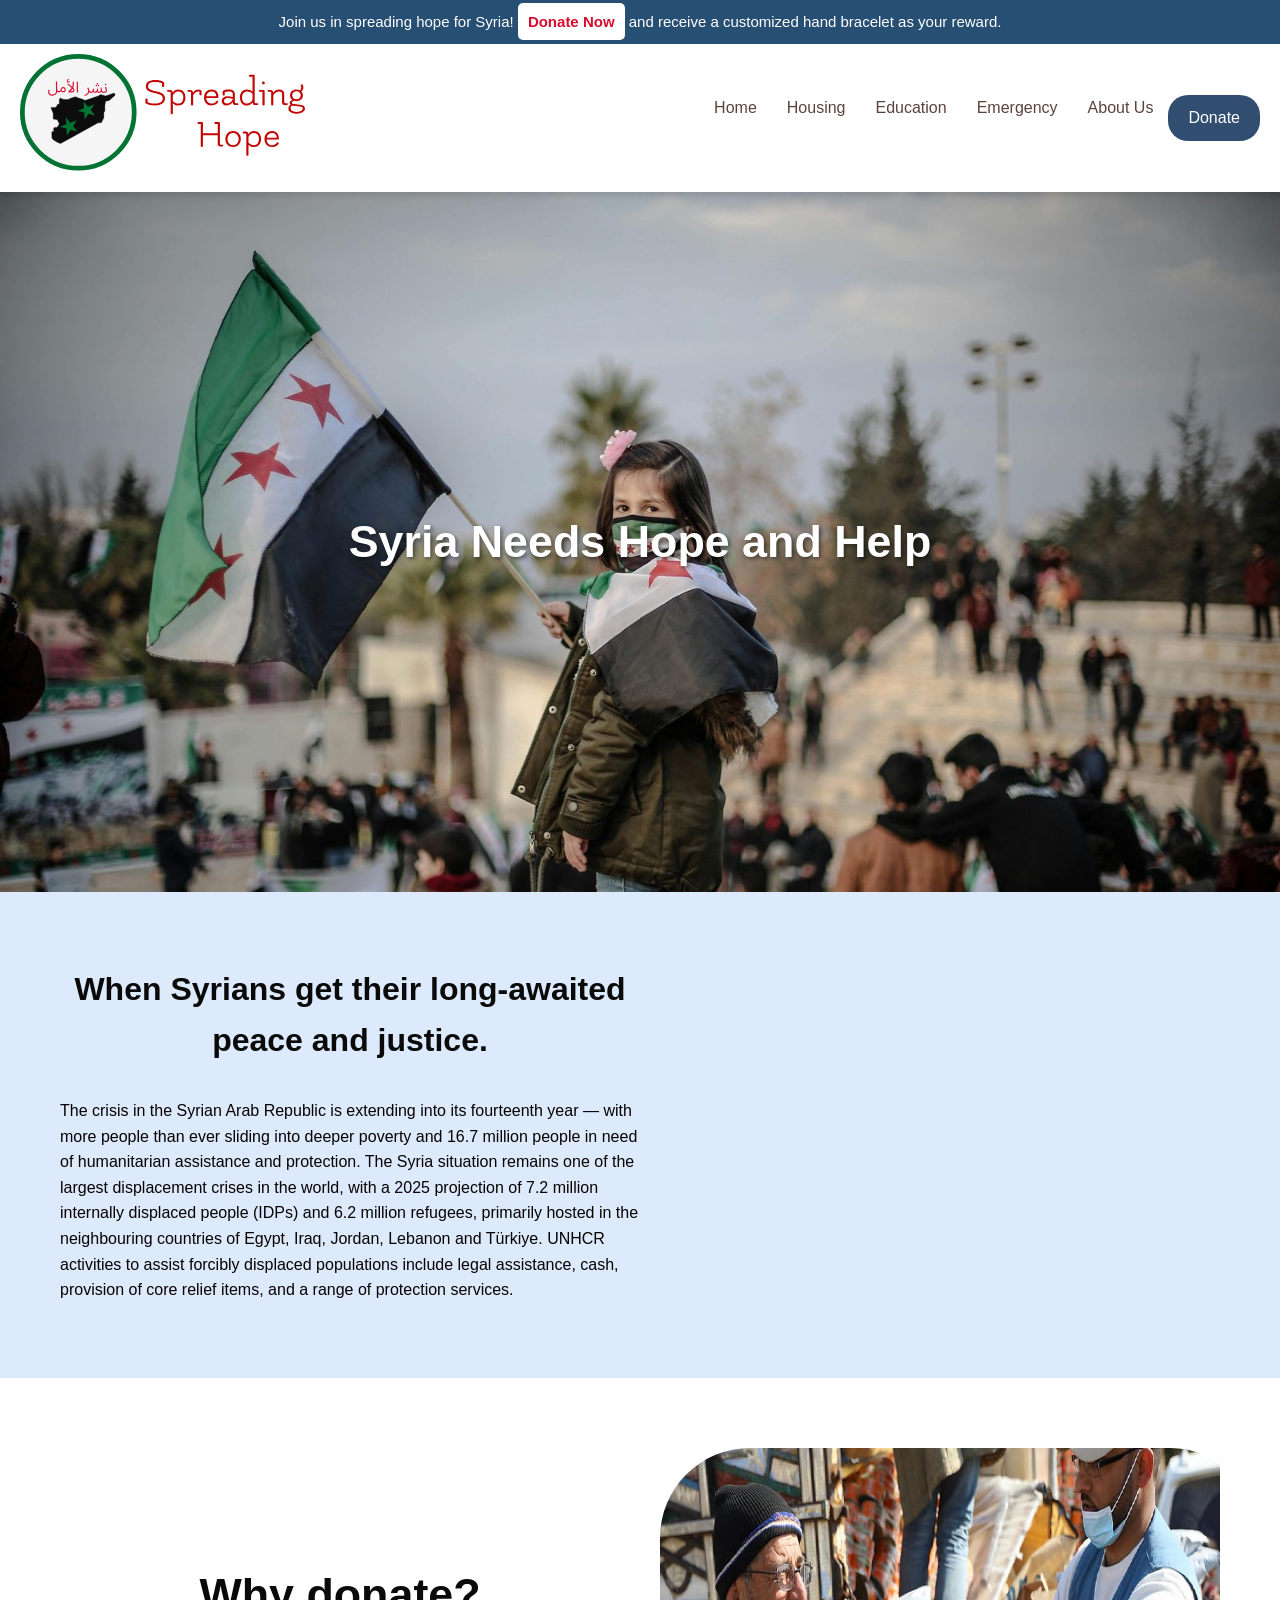
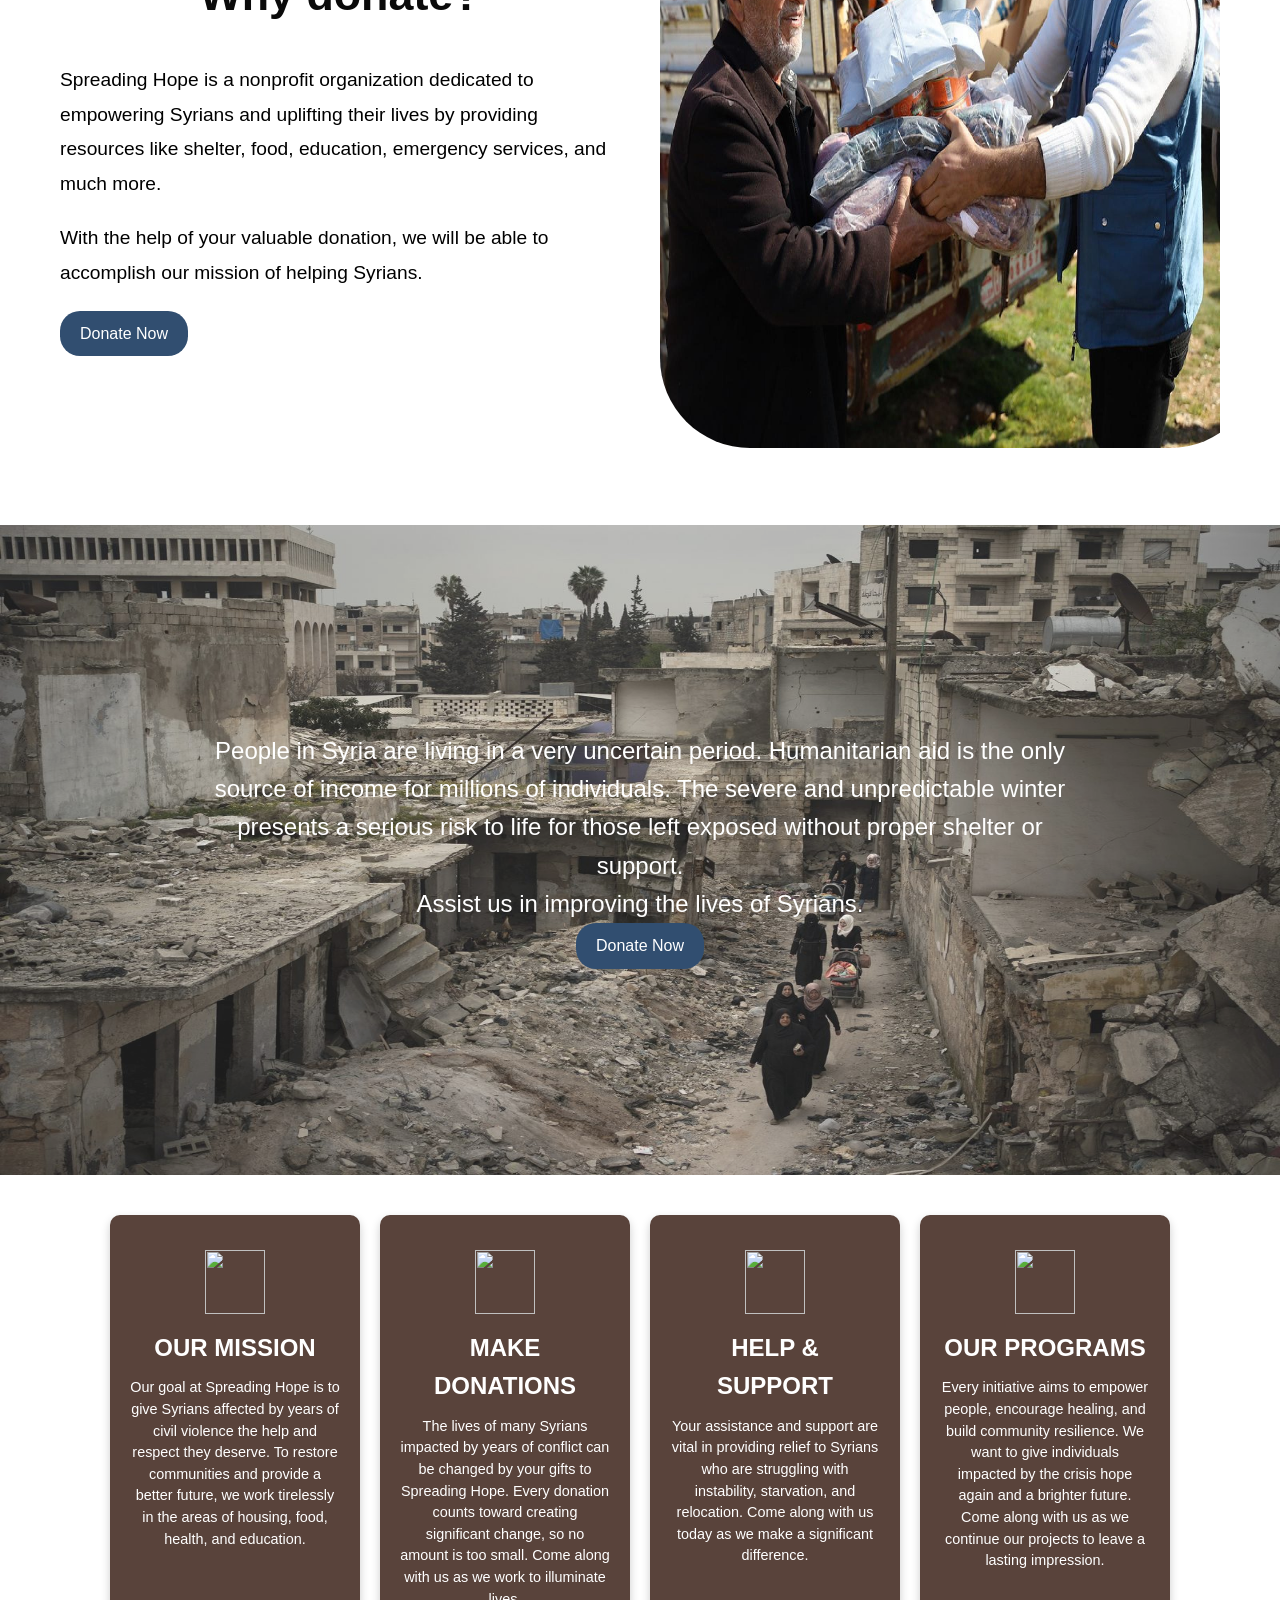
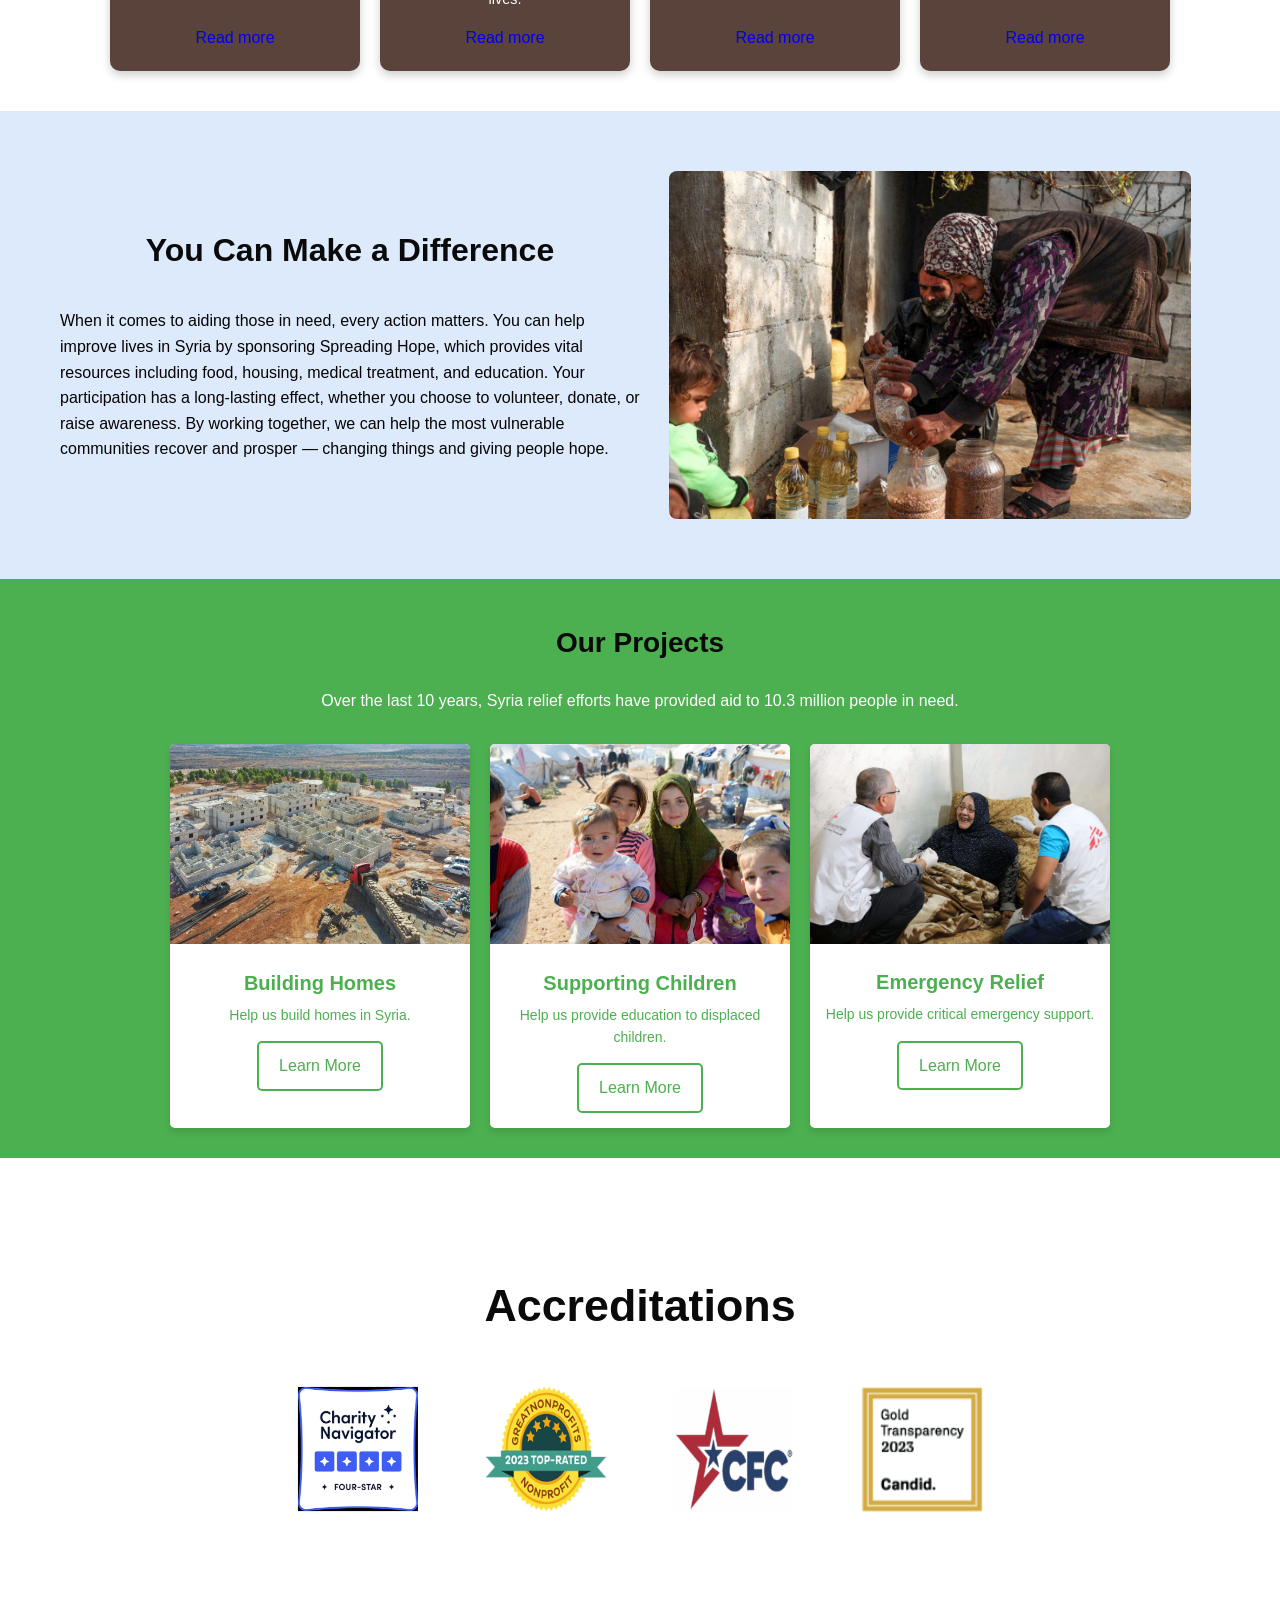
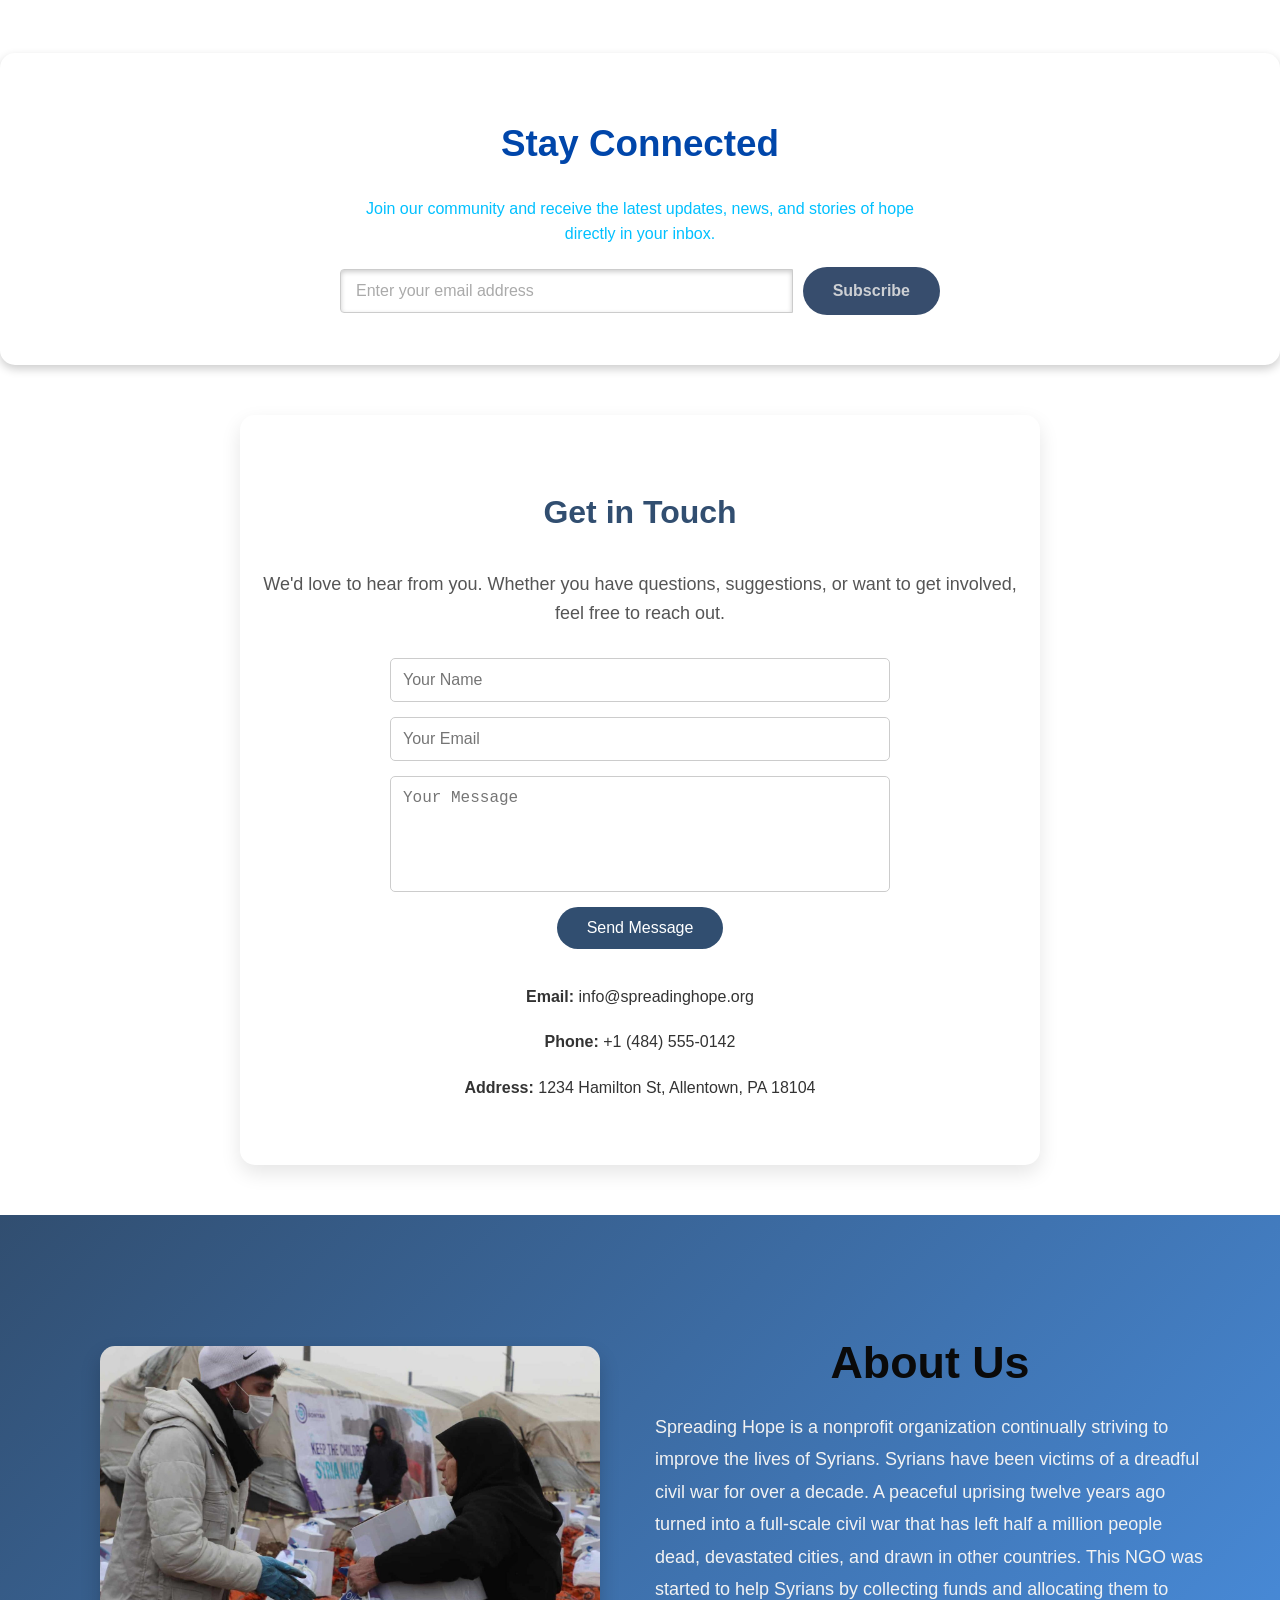
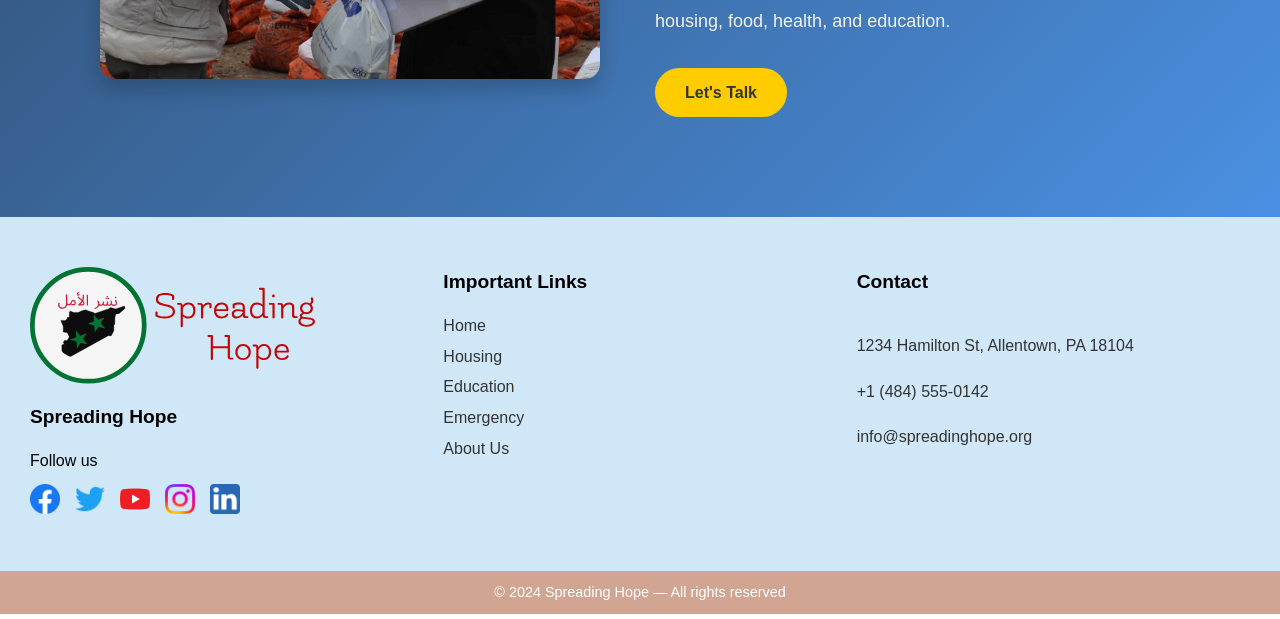
==== commit 74ffae23: "Refine site with SEO, accessibility, and content updates" ====
--- a/index.html
+++ b/index.html
@@ -4,321 +4,309 @@
 <head>
   <meta charset="UTF-8">
   <meta name="viewport" content="width=device-width, initial-scale=1.0">
-  <title>Spreading Hope</title>
+  <title>Spreading Hope — Humanitarian Aid for Syria</title>
+  <meta name="description" content="Spreading Hope is a nonprofit dedicated to providing housing, education, emergency relief, and food to Syrians affected by years of conflict. Donate today and make a difference.">
+
+  <!-- Favicon -->
+  <link rel="icon" type="image/svg+xml" href="images/logo.svg">
+
+  <!-- Open Graph / social link preview -->
+  <meta property="og:type" content="website">
+  <meta property="og:title" content="Spreading Hope — Humanitarian Aid for Syria">
+  <meta property="og:description" content="Help provide housing, education, and emergency relief to Syrians in need.">
+  <meta property="og:image" content="images/Syria.jpg">
+  <meta property="og:url" content="https://spreading-hope.vercel.app/">
+  <meta name="twitter:card" content="summary_large_image">
+
   <link href="style.css" rel="stylesheet">
+</head>
 
 <body>
-  <!-- Top Container -->
+  <!-- Top announcement bar -->
   <div class="top-container">
-    <p class="top-message">Join us in spreading hope for Syria!<a href="donation.html" class="learn-more">Donate Now</a> and receive a customized hand bracelet as your reward.</p>
+    <p class="top-message">Join us in spreading hope for Syria! <a href="donation.html" class="learn-more">Donate Now</a> and receive a customized hand bracelet as your reward.</p>
   </div>
-   
-        
+
   <header>
     <nav>
       <div class="logo">
-        <img src="images/logo.svg" alt="Logo">
-      </div>
-        <ul class="sidebar">
-              <li onclick=hideSidebar()><a href ="#"><svg xmlns="http://www.w3.org/2000/svg" height="24px" viewBox="0 -960 960 960" width="24px" fill="undefined"><path d="m256-200-56-56 224-224-224-224 56-56 224 224 224-224 56 56-224 224 224 224-56 56-224-224-224 224Z"/></svg></a></li>
-        <li><a href="#">Home</a></li>
+        <img src="images/logo.svg" alt="Spreading Hope logo" width="120" height="120">
+      </div>
+
+      <!-- Mobile sidebar nav -->
+      <ul class="sidebar">
+        <li onclick="hideSidebar()">
+          <a href="#" aria-label="Close menu">
+            <svg xmlns="http://www.w3.org/2000/svg" height="24px" viewBox="0 -960 960 960" width="24px" fill="currentColor"><path d="m256-200-56-56 224-224-224-224 56-56 224 224 224-224 56 56-224 224 224 224-56 56-224-224-224 224Z"/></svg>
+          </a>
+        </li>
+        <li><a href="index.html">Home</a></li>
         <li><a href="housing.html">Housing</a></li>
         <li><a href="education.html">Education</a></li>
         <li><a href="emergency.html">Emergency</a></li>
-        <li><a href="about us.html">About Us</a></li>
+        <li><a href="about-us.html">About Us</a></li>
         <li><a href="donation.html" class="cta-button">Donate Now</a></li>
       </ul>
-        <!-- desktop nav -->
-            <ul>
-
-              <li class="hideOnMobile"><a href="index.html">Home</a></li>
-              <li class="hideOnMobile"><a href="housing.html">Housing</a></li>
-              <li class="hideOnMobile"><a href="education.html">Education</a></li>
-                <li class="hideOnMobile"><a href="emergency.html">Emergency</a></li>
-                <li class="hideOnMobile"><a href="about us.html">About US</a></li>
-                <li class="hideOnMobile"><a href="donation.html" class="cta-button">Donate</a></li>
-
-
-
-              <li class="menubutton" onclick=showSidebar()><a href="#"><svg xmlns="http://www.w3.org/2000/svg" height="24px" viewBox="0 -960 960 960" width="24px" fill="undefined"><path d="M120-240v-80h720v80H120Zm0-200v-80h720v80H120Zm0-200v-80h720v80H120Z"/></svg></a></li>
-            </ul>
-          </nav>
-   
+
+      <!-- Desktop nav -->
+      <ul>
+        <li class="hideOnMobile"><a href="index.html">Home</a></li>
+        <li class="hideOnMobile"><a href="housing.html">Housing</a></li>
+        <li class="hideOnMobile"><a href="education.html">Education</a></li>
+        <li class="hideOnMobile"><a href="emergency.html">Emergency</a></li>
+        <li class="hideOnMobile"><a href="about-us.html">About Us</a></li>
+        <li class="hideOnMobile"><a href="donation.html" class="cta-button">Donate</a></li>
+        <li class="menubutton" onclick="showSidebar()">
+          <a href="#" aria-label="Open menu">
+            <svg xmlns="http://www.w3.org/2000/svg" height="24px" viewBox="0 -960 960 960" width="24px" fill="currentColor"><path d="M120-240v-80h720v80H120Zm0-200v-80h720v80H120Zm0-200v-80h720v80H120Z"/></svg>
+          </a>
+        </li>
+      </ul>
+    </nav>
   </header>
 
-<!-- Home section with Carousel -->
-
-<div class="carousel">
+  <!-- Home hero carousel -->
+  <div class="carousel">
     <div class="carousel-slides">
-        <div class="carousel-item">
-            <img src="images/Syria.jpg" alt="Image 1">
-        </div>
-        <div class="carousel-item">
-            <img src="images/Education 1.jpg " alt="Image 2">
-        </div>
-        <div class="carousel-item">
-            <img src="images/Syrian image.jpg" alt="Image 3">
-        </div>
+      <div class="carousel-item">
+        <img src="images/Syria.jpg" alt="Aerial view of a Syrian city affected by conflict" width="1600" height="900" fetchpriority="high">
+      </div>
+      <div class="carousel-item">
+        <img src="images/Education 1.jpg" alt="Syrian children attending a classroom" width="1600" height="900">
+      </div>
+      <div class="carousel-item">
+        <img src="images/Syrian image.jpg" alt="A displaced Syrian family" width="1600" height="900">
+      </div>
     </div>
     <div class="carousel-content">
-        <h1 class="h-primary">Syria Needs Hope and Help!!!</h1>
-    </div>
-</div>
-
-<!-- Youtube Link -->
-<section class="hero">
+      <h1 class="h-primary">Syria Needs Hope and Help</h1>
+    </div>
+  </div>
+
+  <!-- Crisis overview + video -->
+  <section class="hero">
     <div class="cont_housing">
-        <div class="text-content">
-            <h2>When  Syrians get their everlonging peace and justice.</h2>
-            <p>
-                The crisis in the Syrian Arab Republic is extending into its fourteenth year – with more people than ever sliding into deeper poverty and 16.7 million people in need of humanitarian assistance and protection. The Syria situation remains one of the largest displacement crises in the world, with a 2025 projection of 7.2 million internally displaced people (IDPs), and 6.2 million refugees, primarily hosted in the neighbouring countries of Egypt, Iraq, Jordan, Lebanon and Türkiye. UNHCR activities to assist forcibly displaced populations will include legal assistance, cash, provision of core relief items, and a range of protection services.  
-            </p>
-        </div>
-        <div class="video-content">
-            <iframe 
-                width="560" 
-                height="315" 
-                src="https://www.youtube.com/embed/q4ZVV-6FrAs?si=EuH0juqtph1C-IrB" 
-                title="Youtube video" 
-                frameborder="0" 
-                allow="accelerometer; autoplay; clipboard-write; encrypted-media; gyroscope; picture-in-picture" 
-                allowfullscreen>
-            </iframe>
-        </div>
-    </div>
-</section>
-
- <!-- Why Donation -->
- <section class="why_donate">
-  <div class="text-section">
-      <h1>Why to donate?</h1>
+      <div class="text-content">
+        <h2>When Syrians get their long-awaited peace and justice.</h2>
+        <p>
+          The crisis in the Syrian Arab Republic is extending into its fourteenth year — with more people than ever sliding into deeper poverty and 16.7 million people in need of humanitarian assistance and protection. The Syria situation remains one of the largest displacement crises in the world, with a 2025 projection of 7.2 million internally displaced people (IDPs) and 6.2 million refugees, primarily hosted in the neighbouring countries of Egypt, Iraq, Jordan, Lebanon and Türkiye. UNHCR activities to assist forcibly displaced populations include legal assistance, cash, provision of core relief items, and a range of protection services.
+        </p>
+      </div>
+      <div class="video-content">
+        <iframe
+          width="560"
+          height="315"
+          src="https://www.youtube.com/embed/q4ZVV-6FrAs?si=EuH0juqtph1C-IrB"
+          title="Spreading Hope — the crisis in Syria"
+          loading="lazy"
+          frameborder="0"
+          allow="accelerometer; autoplay; clipboard-write; encrypted-media; gyroscope; picture-in-picture"
+          allowfullscreen>
+        </iframe>
+      </div>
+    </div>
+  </section>
+
+  <!-- Why donate -->
+  <section class="why_donate">
+    <div class="text-section">
+      <h2>Why donate?</h2>
       <p>
-          Spreading hope is a nonprofit organization dedicated to empowering Syrians by uplifting their lives by providing  the resources like shelter, food, education,emergency services and many more.
+        Spreading Hope is a nonprofit organization dedicated to empowering Syrians and uplifting their lives by providing resources like shelter, food, education, emergency services, and much more.
       </p>
       <p>
-          Wth the help of your valuble donation, we will able to accomplish our mission of helping Syrians.</non->
+        With the help of your valuable donation, we will be able to accomplish our mission of helping Syrians.
       </p>
       <a href="donation.html" class="cta-button">Donate Now</a>
-  </div>
-  <div class="image-section">
-      <img src="images/image 5.jpg" alt="Donate Image">
-  </div>
-</section>
-
-  <!-- Donation Section -->
+    </div>
+    <div class="image-section">
+      <img src="images/image 5.jpg" alt="Volunteers distributing aid supplies" width="800" height="600" loading="lazy">
+    </div>
+  </section>
+
+  <!-- Winter appeal -->
   <section id="home">
-    <img id="home_img" src="images/housing7.jpg" alt="Help Needed">
-    <h1 class="h-primary"></h1>
+    <img id="home_img" src="images/housing7.jpg" alt="Tents in a Syrian displacement camp during winter" width="1600" height="900" loading="lazy">
     <p>People in Syria are living in a very uncertain period. Humanitarian aid is the only source of income for millions of individuals. The severe and unpredictable winter presents a serious risk to life for those left exposed without proper shelter or support.</p>
     <p>Assist us in improving the lives of Syrians.</p>
     <a href="donation.html" class="cta-button">Donate Now</a>
-</section>
-
-  <!-- Containers -->
+  </section>
+
+  <!-- Value cards -->
   <div class="card-container">
     <div class="card">
-        <img src="images/our-mission-icon.png" alt="Our Mission">
-        <h3>Our Mission</h3>
-        <p> Our goal at Spreading Hope is to give Syrians affected by years of civil violence the necessary help and respect they deserve. To restore communities and provide a better future, we work tirelessly in the areas of housing, food, health, and education. </p>
-        <button>Read more</button>
+      <img src="images/our-mission-icon.png" alt="" width="64" height="64" loading="lazy">
+      <h3>Our Mission</h3>
+      <p>Our goal at Spreading Hope is to give Syrians affected by years of civil violence the help and respect they deserve. To restore communities and provide a better future, we work tirelessly in the areas of housing, food, health, and education.</p>
+      <a class="btn" href="about-us.html">Read more</a>
     </div>
     <div class="card">
-        <img src="images/make-donation-icon.png" alt="Make Donations">
-        <h3>Make Donations</h3>
-        <p>The lives of many Syrians impacted by years of conflict can be changed by your gifts to Spreading Hope. Every donation counts toward creating a significant change, therefore no amount is too small. Come along with us as we work to illuminate.</p>
-        <button>Read more</button>
+      <img src="images/make-donation-icon.png" alt="" width="64" height="64" loading="lazy">
+      <h3>Make Donations</h3>
+      <p>The lives of many Syrians impacted by years of conflict can be changed by your gifts to Spreading Hope. Every donation counts toward creating significant change, so no amount is too small. Come along with us as we work to illuminate lives.</p>
+      <a class="btn" href="donation.html">Read more</a>
     </div>
     <div class="card">
-        <img src="images/help-icon.png" alt="Help & Support">
-        <h3>Help & Support</h3>
-        <p>Your assistance and support are vital in providing relief to Syrians who are struggling with instability, starvation, and relocation.Come along with us today as we make a significant difference.</p>
-        <button>Read more</button>
+      <img src="images/help-icon.png" alt="" width="64" height="64" loading="lazy">
+      <h3>Help &amp; Support</h3>
+      <p>Your assistance and support are vital in providing relief to Syrians who are struggling with instability, starvation, and relocation. Come along with us today as we make a significant difference.</p>
+      <a class="btn" href="emergency.html">Read more</a>
     </div>
     <div class="card">
-        <img src="images/programs-icon.png" alt="Our Projects">
-        <h3>Our Programs</h3>
-        <p>Every initiative aims to empower people, encourage healing, and build community resilience. We want to give individuals impacted by the crisis hope again and a brighter future with your help. Come along with us as we continue our projects to leave a lasting impression.</p>
-        <button>Read more</button>
-    </div>
-</div>
-
-<section class="what-we-do">
+      <img src="images/programs-icon.png" alt="" width="64" height="64" loading="lazy">
+      <h3>Our Programs</h3>
+      <p>Every initiative aims to empower people, encourage healing, and build community resilience. We want to give individuals impacted by the crisis hope again and a brighter future. Come along with us as we continue our projects to leave a lasting impression.</p>
+      <a class="btn" href="housing.html">Read more</a>
+    </div>
+  </div>
+
+  <!-- Make a difference -->
+  <section class="what-we-do">
     <div class="cont_housing">
-        <div class="text-content">
-            <h2>You can Make A Difference</h2>
-            <p>
-                When it comes to aiding those in need, every action matters. You can help improve lives in Syria by sponsoring Spreading Hope, which provides vital resources including food, housing, medical treatment, and education. Your participation has a long-lasting effect, whether you choose to volunteer, donate, or raise awareness. By working together, we can help the most vulnerable communities recover and prosper by changing things and giving people hope. Come together with us today as we bring about positive change.
-            </p>
-        </div>
-        <div class="image-content">
-            <img src="images/Food2.jpg" alt="Children in a classroom">
-        </div>
-    </div>
-</section>
-
-<div id="project-overview">
-    <h2 class="projects-title">OUR PROJECTS</h2>
+      <div class="text-content">
+        <h2>You Can Make a Difference</h2>
+        <p>
+          When it comes to aiding those in need, every action matters. You can help improve lives in Syria by sponsoring Spreading Hope, which provides vital resources including food, housing, medical treatment, and education. Your participation has a long-lasting effect, whether you choose to volunteer, donate, or raise awareness. By working together, we can help the most vulnerable communities recover and prosper — changing things and giving people hope.
+        </p>
+      </div>
+      <div class="image-content">
+        <img src="images/Food2.jpg" alt="Children sharing a meal in a classroom" width="800" height="600" loading="lazy">
+      </div>
+    </div>
+  </section>
+
+  <!-- Projects -->
+  <div id="project-overview">
+    <h2 class="projects-title">Our Projects</h2>
     <p class="projects-description">
-      OVER THE LAST 10 YEARS, SYRIA RELIEF HAS PROVIDED AID TO 10.3 MILLION PEOPLE IN NEED.
+      Over the last 10 years, Syria relief efforts have provided aid to 10.3 million people in need.
     </p>
     <div class="projects-grid">
       <div class="project-card" id="project-homes">
-        <img src="images/build_house.jpg" alt="Building Homes" class="project-image">
+        <img src="images/build_house.jpg" alt="Newly built homes for displaced families" class="project-image" width="400" height="300" loading="lazy">
         <h3 class="project-title">Building Homes</h3>
         <p class="project-text">Help us build homes in Syria.</p>
-        <button class="project-button">LEARN MORE</button>
+        <a class="project-button" href="housing.html">Learn More</a>
       </div>
       <div class="project-card" id="project-children">
-        <img src="images/support_child.jpg" alt="Supporting Children" class="project-image">
+        <img src="images/support_child.jpg" alt="A child studying with school supplies" class="project-image" width="400" height="300" loading="lazy">
         <h3 class="project-title">Supporting Children</h3>
         <p class="project-text">Help us provide education to displaced children.</p>
-        <button class="project-button">LEARN MORE</button>
+        <a class="project-button" href="education.html">Learn More</a>
       </div>
       <div class="project-card" id="project-emergency">
-        <img src="images/emergency.jpeg" alt="Emergency Relief" class="project-image">
+        <img src="images/emergency.jpeg" alt="Emergency relief workers delivering supplies" class="project-image" width="400" height="300" loading="lazy">
         <h3 class="project-title">Emergency Relief</h3>
-        <p class="project-text">Help us support to provide emergency .</p>
-        <button class="project-button">LEARN MORE</button>
+        <p class="project-text">Help us provide critical emergency support.</p>
+        <a class="project-button" href="emergency.html">Learn More</a>
       </div>
     </div>
   </div>
 
-
-
-    
-<!-- Client Section --> 
-<section id="client-section">
-  
-  <h2>Accreditations</h2>
-  <div id="client">
-
-      <div class="client-item">
-          <img src="images/Charity 2.png" alt="Our client">
-      </div>
-      <div class="client-item">
-          <img src="images/Charity4.png" alt="Our client">
-      </div>
-      <div class="client-item">
-          <img src="images/Charity 5.png" alt="Our client">
-      </div>
-      <div class="client-item">
-          <img src="images/Charity6.png" alt="Our client">
-      </div>
-  </div>
-</section>
-
-<!-- Subscribe -->
-    <section class="subscribe-section">
-        <div class="subscribe-container">
-            <h2 class="subscribe-title">Stay Connected</h2>
-            <p class="subscribe-description">Join our community and receive the latest updates, news, and stories of hope directly in your inbox.</p>
-            <form class="subscribe-form">
-                <input type="email" class="email-input" placeholder="Enter your email address">
-                <button type="submit" class="subscribe-button">Subscribe</button>
-            </form>
+  <!-- Accreditations -->
+  <section id="client-section">
+    <h2>Accreditations</h2>
+    <div id="client">
+      <div class="client-item"><img src="images/Charity 2.png" alt="Charity accreditation badge" width="120" height="60" loading="lazy"></div>
+      <div class="client-item"><img src="images/Charity4.png" alt="Charity accreditation badge" width="120" height="60" loading="lazy"></div>
+      <div class="client-item"><img src="images/Charity 5.png" alt="Charity accreditation badge" width="120" height="60" loading="lazy"></div>
+      <div class="client-item"><img src="images/Charity6.png" alt="Charity accreditation badge" width="120" height="60" loading="lazy"></div>
+    </div>
+  </section>
+
+  <!-- Newsletter -->
+  <section class="subscribe-section">
+    <div class="subscribe-container">
+      <h2 class="subscribe-title">Stay Connected</h2>
+      <p class="subscribe-description">Join our community and receive the latest updates, news, and stories of hope directly in your inbox.</p>
+      <form class="subscribe-form" action="https://formspree.io/f/mlgyewnv" method="POST">
+        <label for="newsletter-email" class="visually-hidden">Email address</label>
+        <input id="newsletter-email" name="email" type="email" class="email-input" placeholder="Enter your email address" required>
+        <button type="submit" class="subscribe-button">Subscribe</button>
+      </form>
+    </div>
+  </section>
+
+  <!-- Contact -->
+  <section class="contact-section">
+    <div class="contact-container">
+      <h2 class="contact-title">Get in Touch</h2>
+      <p class="contact-description">We'd love to hear from you. Whether you have questions, suggestions, or want to get involved, feel free to reach out.</p>
+      <form class="contact-form" action="https://formspree.io/f/mlgyewnv" method="POST">
+        <label for="contact-name" class="visually-hidden">Your name</label>
+        <input id="contact-name" name="name" type="text" class="contact-input" placeholder="Your Name" required>
+        <label for="contact-email" class="visually-hidden">Your email</label>
+        <input id="contact-email" name="email" type="email" class="contact-input" placeholder="Your Email" required>
+        <label for="contact-msg" class="visually-hidden">Your message</label>
+        <textarea id="contact-msg" name="message" class="contact-message" placeholder="Your Message" rows="5" required></textarea>
+        <button type="submit" class="contact-button">Send Message</button>
+      </form>
+      <div class="contact-info">
+        <p><strong>Email:</strong> info@spreadinghope.org</p>
+        <p><strong>Phone:</strong> +1 (484) 555-0142</p>
+        <p><strong>Address:</strong> 1234 Hamilton St, Allentown, PA 18104</p>
+      </div>
+    </div>
+  </section>
+
+  <!-- About -->
+  <section id="about">
+    <div class="main">
+      <div class="image-container">
+        <img src="images/About Us 1.jpg" alt="A Spreading Hope volunteer with community members" width="800" height="600" loading="lazy">
+      </div>
+      <div class="about-text">
+        <h2>About Us</h2>
+        <p>Spreading Hope is a nonprofit organization continually striving to improve the lives of Syrians. Syrians have been victims of a dreadful civil war for over a decade. A peaceful uprising twelve years ago turned into a full-scale civil war that has left half a million people dead, devastated cities, and drawn in other countries. This NGO was started to help Syrians by collecting funds and allocating them to housing, food, health, and education.</p>
+        <a class="about_button" href="about-us.html">Let's Talk</a>
+      </div>
+    </div>
+  </section>
+
+  <!-- Footer -->
+  <footer>
+    <div class="footer">
+      <div class="footer-section">
+        <div class="logo">
+          <img src="images/logo.svg" alt="Spreading Hope logo" width="120" height="120" style="display: block; margin-bottom: 15px;">
         </div>
-    </section>
-    
-<!-- <section id="con"> -->
-    <section class="contact-section">
-        <div class="contact-container">
-            <h1 class="contact-title">Get in Touch</h1>
-            <p class="contact-description">We’d love to hear from you! Whether you have questions, suggestions, or want to get involved, feel free to reach out.</p>
-            <form class="contact-form">
-                <input type="text" class="contact-input" placeholder="Your Name" required>
-                <input type="email" class="contact-input" placeholder="Your Email" required>
-                <textarea class="contact-message" placeholder="Your Message" rows="5" required></textarea>
-                <button type="submit" class="contact-button">Send Message</button>
-            </form>
-            <div class="contact-info">
-                <p><strong>Email:</strong> info@spreadinghope.org</p>
-                <p><strong>Phone:</strong> +123 456 7890</p>
-                <p><strong>Address:</strong> 123 Hope Street, City, Country</p>
-            </div>
+        <h3>Spreading Hope</h3>
+        <p>Follow us</p>
+        <div class="social-icons">
+          <a href="#" aria-label="Facebook"><img src="images/facebook logo_icon.png" alt="" width="32" height="32" loading="lazy"></a>
+          <a href="#" aria-label="X (Twitter)"><img src="images/twitter logo_icon.png" alt="" width="32" height="32" loading="lazy"></a>
+          <a href="#" aria-label="YouTube"><img src="images/youtube logo_icon.png" alt="" width="32" height="32" loading="lazy"></a>
+          <a href="#" aria-label="Instagram"><img src="images/instagram logo_icon.png" alt="" width="32" height="32" loading="lazy"></a>
+          <a href="#" aria-label="LinkedIn"><img src="images/linkedin logo_icon.png" alt="" width="32" height="32" loading="lazy"></a>
         </div>
-    </section>
-    </section>
-
-<!-- About us -->
-    <section id="about">
-        <div class="main">
-            <div class="image-container">
-                <img src="images/About Us 1.jpg" alt="Make difference">
-            </div>
-            <div class="about-text">
-                <h1>About Us</h1>
-                <p>Spreading hope is a non-profit organization constantly thriving to improve the lives of Syrians. Syrians have been victims of this dreadful civil war for the last 12 years. A peaceful uprising against the president of Syria 12 years ago turned into a full-scale civil war. The conflict has left half a million people dead, devastated cities, and drawn in other countries. This NGO was started to help Syrians by collecting funds and allocating them to housing, food, health, and education.</p>
-                <button type="button" class="about_button">Let's Talk</button>
-            </div>
+      </div>
+
+      <div class="footer-section">
+        <h3>Important Links</h3>
+        <ul>
+          <li><a href="index.html">Home</a></li>
+          <li><a href="housing.html">Housing</a></li>
+          <li><a href="education.html">Education</a></li>
+          <li><a href="emergency.html">Emergency</a></li>
+          <li><a href="about-us.html">About Us</a></li>
+        </ul>
+      </div>
+
+      <div class="footer-section">
+        <h3>Contact</h3>
+        <div class="contact-info">
+          <p>1234 Hamilton St, Allentown, PA 18104</p>
+          <p>+1 (484) 555-0142</p>
+          <p>info@spreadinghope.org</p>
         </div>
-    </section>
-
-      <!-- Footer Section -->
-    <footer>
-      <div class="footer">
-          <!-- Logo and Social Section -->
-          <div class="footer-section">
-            <div class="logo">
-              <img src="images/logo.svg" alt="Logo" style="display: block; margin-bottom: 15px;">
-            </div>
-              <h3>Spreading Hope</h3>
-              <p>Social</p>
-              <div class="social-icons">
-                  <a href="#"><img src="images/facebook logo_icon.png" alt="Facebook"></a>
-                  <a href="#"><img src="images/twitter logo_icon.png" alt="YouTube"></a>
-                  <a href="#"><img src="images/youtube logo_icon.png" alt="LinkedIn"></a>
-                  <a href="#"><img src="images/instagram logo_icon.png" alt="X"></a>
-                  <a href="#"><img src="images/linkedin logo_icon.png" alt="Instagram"></a>
-              </div>
-          </div>
-
-          <!-- Links Section -->
-          <div class="footer-section">
-              <h3>Important Links</h3>
-              <ul>
-                  <li><a href="#">Home</a></li>
-                  <li><a href="#">Housing</a></li>
-                  <li><a href="#">Education</a></li>
-                  <li><a href="#">Emergency</a></li>
-                  <li><a href="#">About Us</a></li>
-              </ul>
-          </div>
-
-          <!-- Contact Section -->
-          <div class="footer-section">
-              <h3>Contact</h3>
-              <div class="contact-info">
-                  <div>
-                      <img src="https://via.placeholder.com/20?text=📍" alt="Location">
-                      <span>1234 Hamilton St, Allentown, PA 18104</span>
-                  </div>
-                  <div>
-                      <img src="https://via.placeholder.com/20?text=📞" alt="Phone">
-                      <span>+1234567890</span>
-                  </div>
-                  <div>
-                      <img src="https://via.placeholder.com/20?text=✉" alt="Email">
-                      <span>info@spreadinghope.org</span>
-                  </div>
-              </div>
-          </div>
-      </div>
-
-      <!-- Footer Bottom Section -->
-      <div class="footer-bottom">
-          © 2024 Spread Hope - All rights reserved
-      </div>
-    </footer>
-      <script type="module" src="https://unpkg.com/ionicons@5.5.2/dist/ionicons/ionicons.esm.js"></script>
-      <script nomodule src="https://unpkg.com/ionicons@5.5.2/dist/ionicons/ionicons.js"></script>
-
-
-
-<script src="script.js"></script>
+      </div>
+    </div>
+
+    <div class="footer-bottom">
+      &copy; 2024 Spreading Hope — All rights reserved
+    </div>
+  </footer>
+
+  <script src="script.js"></script>
+</body>
 </html>
-
-
-
-
-
- 
--- a/style.css
+++ b/style.css
@@ -20,10 +20,10 @@
     font-size: 15px;
   }
 .learn-more{
-    color: #f91537;
+    color: #d70d2f;
     text-decoration: none;
     font-weight: bold;
-    font-size: 15;
+    font-size: 15px;
     padding: 10px 10px;
     background-color:white;
     border-radius: 5px;
@@ -1601,4 +1601,79 @@
     }
 
 
-  +  
+/* ============================================================
+   PASS 1 ENHANCEMENTS  (appended — design tokens, a11y, motion)
+   ============================================================ */
+
+:root {
+  /* Color system — pulled from existing palette so nothing shifts visually */
+  --color-primary: #274F73;
+  --color-accent: #d70d2f;
+  --color-text: #1a1a1a;
+  --color-muted: #5a6470;
+  --color-bg: #ffffff;
+  --color-surface: #f4f7fb;
+
+  /* Spacing scale */
+  --space-xs: 0.5rem;
+  --space-sm: 1rem;
+  --space-md: 2rem;
+  --space-lg: 4rem;
+
+  /* Radius & shadow */
+  --radius: 8px;
+  --shadow-sm: 0 2px 8px rgba(0,0,0,0.06);
+  --shadow-md: 0 8px 24px rgba(0,0,0,0.10);
+
+  scroll-behavior: smooth;
+}
+
+/* Visually-hidden form labels (accessible to screen readers, invisible on screen) */
+.visually-hidden {
+  position: absolute !important;
+  width: 1px; height: 1px;
+  padding: 0; margin: -1px;
+  overflow: hidden;
+  clip: rect(0,0,0,0);
+  white-space: nowrap;
+  border: 0;
+}
+
+/* Consistent, visible keyboard focus for accessibility (WCAG 2.4.7) */
+a:focus-visible,
+button:focus-visible,
+input:focus-visible,
+textarea:focus-visible,
+.cta-button:focus-visible {
+  outline: 3px solid var(--color-accent);
+  outline-offset: 2px;
+  border-radius: 4px;
+}
+
+/* Style the card "Read more" / project links so the <a> looks like the old <button> */
+.card .btn,
+.project-card .project-button,
+.about-text .about_button {
+  display: inline-block;
+  text-decoration: none;
+  cursor: pointer;
+}
+
+/* Scroll-reveal motion (progressive enhancement; JS adds .is-visible) */
+.reveal {
+  opacity: 0;
+  transform: translateY(24px);
+  transition: opacity 0.6s ease, transform 0.6s ease;
+  will-change: opacity, transform;
+}
+.reveal.is-visible {
+  opacity: 1;
+  transform: none;
+}
+
+/* Respect users who prefer reduced motion */
+@media (prefers-reduced-motion: reduce) {
+  :root { scroll-behavior: auto; }
+  .reveal { opacity: 1; transform: none; transition: none; }
+}
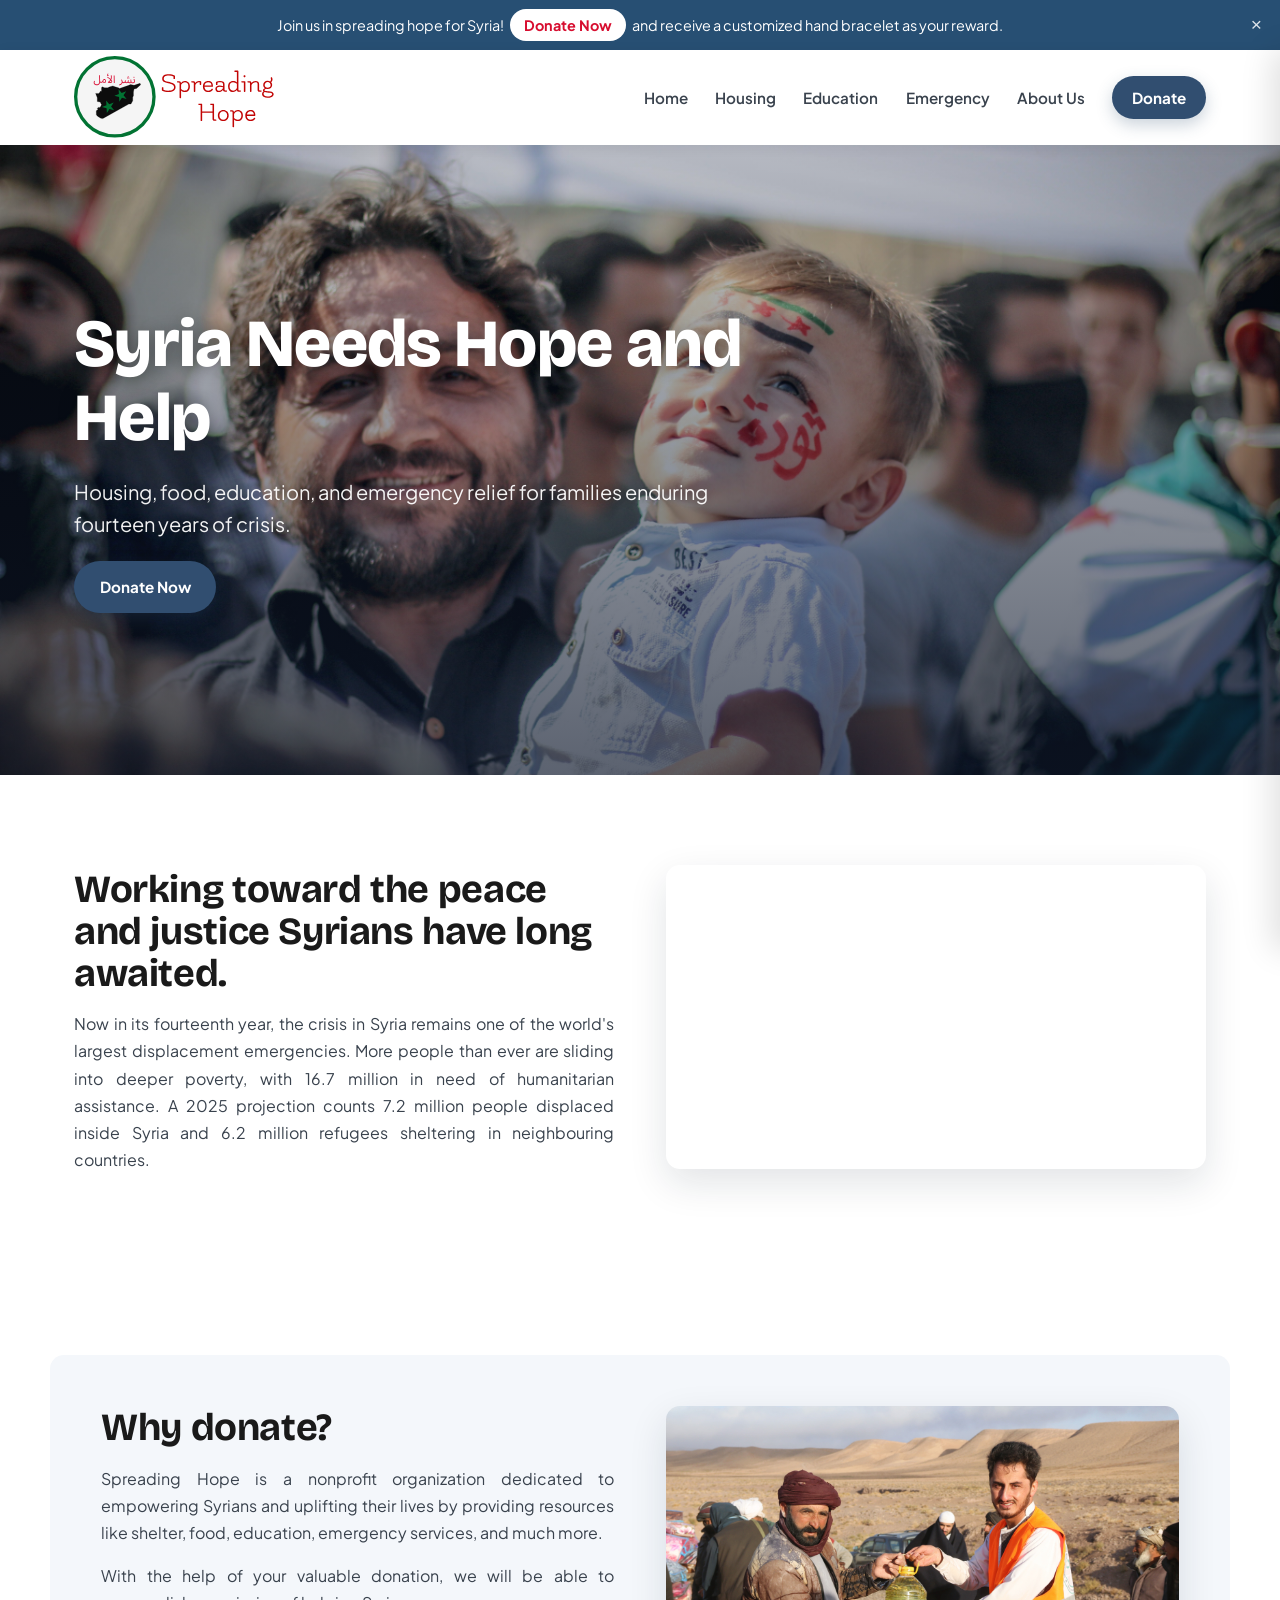
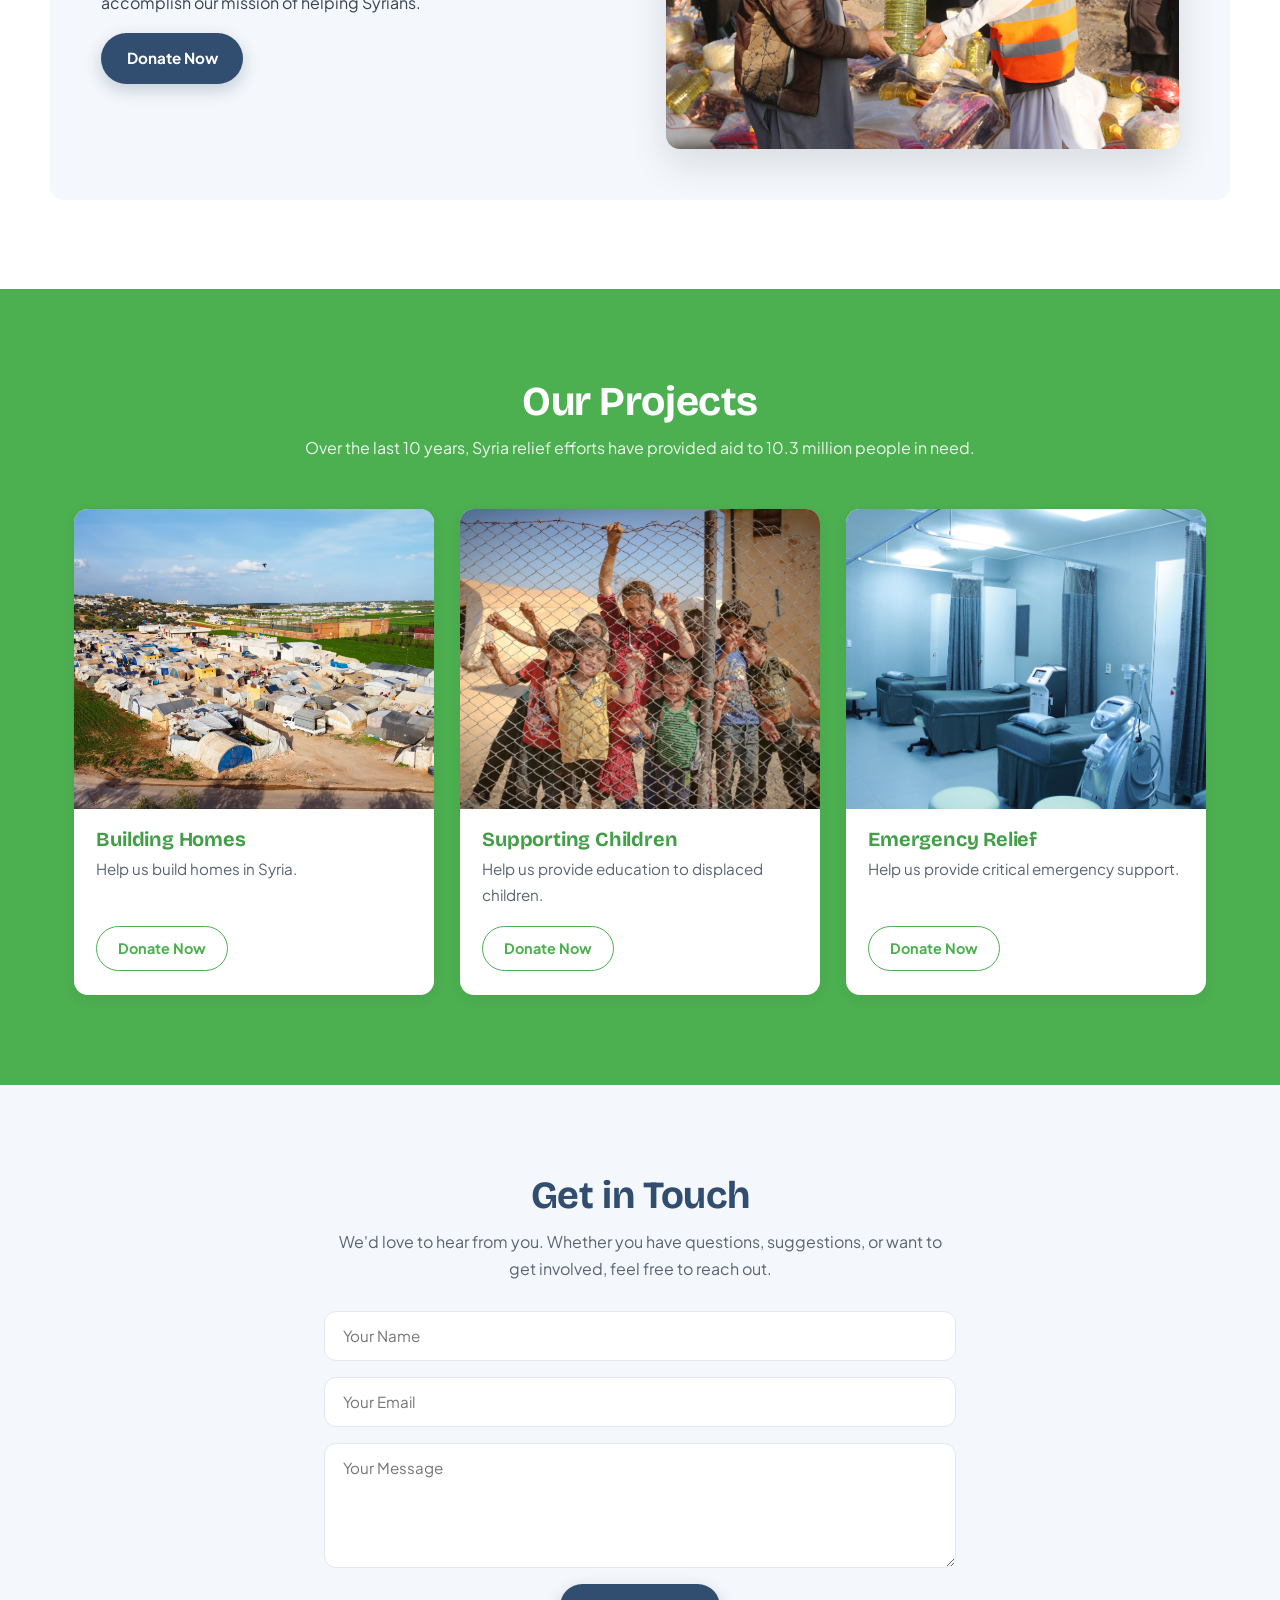
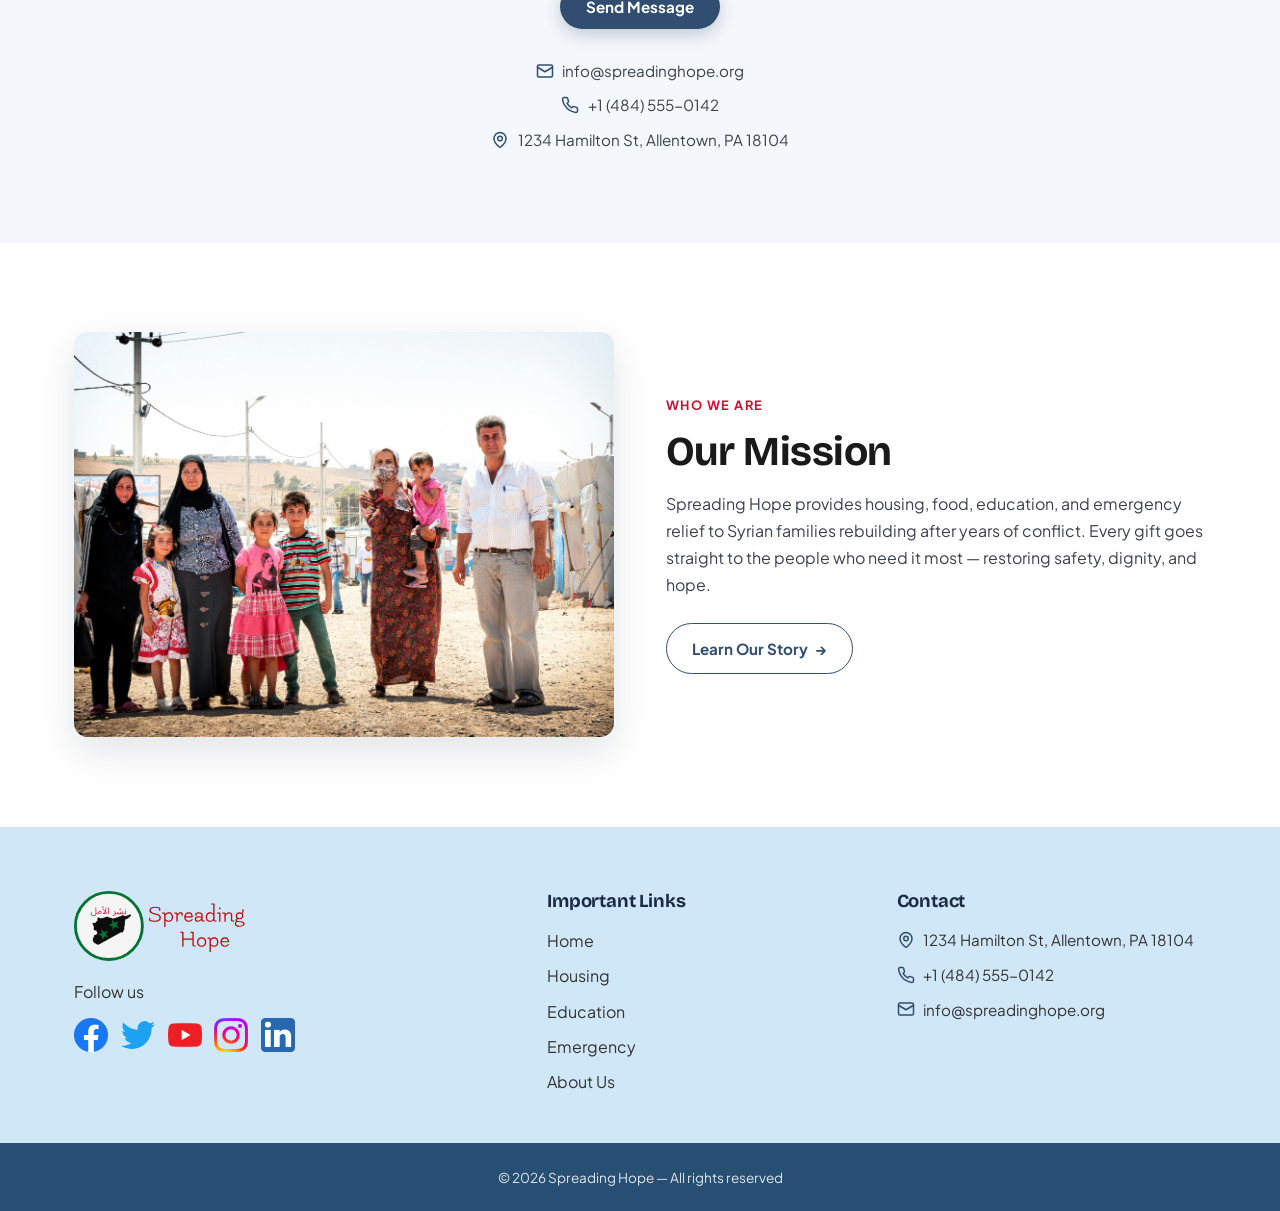
==== commit 5cc6115e: "updated files with better layout" ====
--- a/index.html
+++ b/index.html
@@ -7,10 +7,8 @@
   <title>Spreading Hope — Humanitarian Aid for Syria</title>
   <meta name="description" content="Spreading Hope is a nonprofit dedicated to providing housing, education, emergency relief, and food to Syrians affected by years of conflict. Donate today and make a difference.">
 
-  <!-- Favicon -->
   <link rel="icon" type="image/svg+xml" href="images/logo.svg">
 
-  <!-- Open Graph / social link preview -->
   <meta property="og:type" content="website">
   <meta property="og:title" content="Spreading Hope — Humanitarian Aid for Syria">
   <meta property="og:description" content="Help provide housing, education, and emergency relief to Syrians in need.">
@@ -18,13 +16,20 @@
   <meta property="og:url" content="https://spreading-hope.vercel.app/">
   <meta name="twitter:card" content="summary_large_image">
 
-  <link href="style.css" rel="stylesheet">
+  <link rel="preconnect" href="https://fonts.googleapis.com">
+  <link rel="preconnect" href="https://fonts.gstatic.com" crossorigin>
+  <link href="https://fonts.googleapis.com/css2?family=Bricolage+Grotesque:opsz,wght@12..96,500;12..96,600;12..96,700;12..96,800&family=Plus+Jakarta+Sans:wght@400;500;600;700&display=swap" rel="stylesheet">
+
+  <link rel="stylesheet" href="css/style.css">
 </head>
 
 <body>
   <!-- Top announcement bar -->
-  <div class="top-container">
-    <p class="top-message">Join us in spreading hope for Syria! <a href="donation.html" class="learn-more">Donate Now</a> and receive a customized hand bracelet as your reward.</p>
+  <div class="top-container" id="topBar">
+    <div class="top-bar-inner">
+      <p class="top-message">Join us in spreading hope for Syria! <a href="donation.html" class="learn-more">Donate Now</a> and receive a customized hand bracelet as your reward.</p>
+      <button class="top-close" onclick="closeTopBar()" aria-label="Dismiss announcement">&times;</button>
+    </div>
   </div>
 
   <header>
@@ -34,7 +39,7 @@
       </div>
 
       <!-- Mobile sidebar nav -->
-      <ul class="sidebar">
+      <ul class="sidebar" id="sidebar">
         <li onclick="hideSidebar()">
           <a href="#" aria-label="Close menu">
             <svg xmlns="http://www.w3.org/2000/svg" height="24px" viewBox="0 -960 960 960" width="24px" fill="currentColor"><path d="m256-200-56-56 224-224-224-224 56-56 224 224 224-224 56 56-224 224 224 224-56 56-224-224-224 224Z"/></svg>
@@ -68,34 +73,36 @@
   <!-- Home hero carousel -->
   <div class="carousel">
     <div class="carousel-slides">
-      <div class="carousel-item">
+      <div class="carousel-item active">
         <img src="images/Syria.jpg" alt="Aerial view of a Syrian city affected by conflict" width="1600" height="900" fetchpriority="high">
       </div>
-      <div class="carousel-item">
-        <img src="images/Education 1.jpg" alt="Syrian children attending a classroom" width="1600" height="900">
-      </div>
-      <div class="carousel-item">
-        <img src="images/Syrian image.jpg" alt="A displaced Syrian family" width="1600" height="900">
-      </div>
-    </div>
+      <div class="carousel-item active">
+        <img src="images/intro1.jpg" alt="A displaced Syrian family" width="1600" height="900"  fetchpriority="high">
+      </div>
+
+      <div class="carousel-item active">
+        <img src="images/intro3.jpg" alt="A displaced Syrian family" width="1600" height="900" fetchpriority="high">
+      </div>
+    </div>
+
     <div class="carousel-content">
       <h1 class="h-primary">Syria Needs Hope and Help</h1>
+      <p class="hero-sub">Housing, food, education, and emergency relief for families enduring fourteen years of crisis.</p>
+      <a href="donation.html" class="cta-button">Donate Now</a>
     </div>
   </div>
 
   <!-- Crisis overview + video -->
-  <section class="hero">
+  <section class="hero section">
     <div class="cont_housing">
       <div class="text-content">
-        <h2>When Syrians get their long-awaited peace and justice.</h2>
+        <h2>Working toward the peace and justice Syrians have long awaited.</h2>
         <p>
-          The crisis in the Syrian Arab Republic is extending into its fourteenth year — with more people than ever sliding into deeper poverty and 16.7 million people in need of humanitarian assistance and protection. The Syria situation remains one of the largest displacement crises in the world, with a 2025 projection of 7.2 million internally displaced people (IDPs) and 6.2 million refugees, primarily hosted in the neighbouring countries of Egypt, Iraq, Jordan, Lebanon and Türkiye. UNHCR activities to assist forcibly displaced populations include legal assistance, cash, provision of core relief items, and a range of protection services.
+          Now in its fourteenth year, the crisis in Syria remains one of the world's largest displacement emergencies. More people than ever are sliding into deeper poverty, with 16.7 million in need of humanitarian assistance. A 2025 projection counts 7.2 million people displaced inside Syria and 6.2 million refugees sheltering in neighbouring countries.
         </p>
       </div>
       <div class="video-content">
         <iframe
-          width="560"
-          height="315"
           src="https://www.youtube.com/embed/q4ZVV-6FrAs?si=EuH0juqtph1C-IrB"
           title="Spreading Hope — the crisis in Syria"
           loading="lazy"
@@ -120,58 +127,7 @@
       <a href="donation.html" class="cta-button">Donate Now</a>
     </div>
     <div class="image-section">
-      <img src="images/image 5.jpg" alt="Volunteers distributing aid supplies" width="800" height="600" loading="lazy">
-    </div>
-  </section>
-
-  <!-- Winter appeal -->
-  <section id="home">
-    <img id="home_img" src="images/housing7.jpg" alt="Tents in a Syrian displacement camp during winter" width="1600" height="900" loading="lazy">
-    <p>People in Syria are living in a very uncertain period. Humanitarian aid is the only source of income for millions of individuals. The severe and unpredictable winter presents a serious risk to life for those left exposed without proper shelter or support.</p>
-    <p>Assist us in improving the lives of Syrians.</p>
-    <a href="donation.html" class="cta-button">Donate Now</a>
-  </section>
-
-  <!-- Value cards -->
-  <div class="card-container">
-    <div class="card">
-      <img src="images/our-mission-icon.png" alt="" width="64" height="64" loading="lazy">
-      <h3>Our Mission</h3>
-      <p>Our goal at Spreading Hope is to give Syrians affected by years of civil violence the help and respect they deserve. To restore communities and provide a better future, we work tirelessly in the areas of housing, food, health, and education.</p>
-      <a class="btn" href="about-us.html">Read more</a>
-    </div>
-    <div class="card">
-      <img src="images/make-donation-icon.png" alt="" width="64" height="64" loading="lazy">
-      <h3>Make Donations</h3>
-      <p>The lives of many Syrians impacted by years of conflict can be changed by your gifts to Spreading Hope. Every donation counts toward creating significant change, so no amount is too small. Come along with us as we work to illuminate lives.</p>
-      <a class="btn" href="donation.html">Read more</a>
-    </div>
-    <div class="card">
-      <img src="images/help-icon.png" alt="" width="64" height="64" loading="lazy">
-      <h3>Help &amp; Support</h3>
-      <p>Your assistance and support are vital in providing relief to Syrians who are struggling with instability, starvation, and relocation. Come along with us today as we make a significant difference.</p>
-      <a class="btn" href="emergency.html">Read more</a>
-    </div>
-    <div class="card">
-      <img src="images/programs-icon.png" alt="" width="64" height="64" loading="lazy">
-      <h3>Our Programs</h3>
-      <p>Every initiative aims to empower people, encourage healing, and build community resilience. We want to give individuals impacted by the crisis hope again and a brighter future. Come along with us as we continue our projects to leave a lasting impression.</p>
-      <a class="btn" href="housing.html">Read more</a>
-    </div>
-  </div>
-
-  <!-- Make a difference -->
-  <section class="what-we-do">
-    <div class="cont_housing">
-      <div class="text-content">
-        <h2>You Can Make a Difference</h2>
-        <p>
-          When it comes to aiding those in need, every action matters. You can help improve lives in Syria by sponsoring Spreading Hope, which provides vital resources including food, housing, medical treatment, and education. Your participation has a long-lasting effect, whether you choose to volunteer, donate, or raise awareness. By working together, we can help the most vulnerable communities recover and prosper — changing things and giving people hope.
-        </p>
-      </div>
-      <div class="image-content">
-        <img src="images/Food2.jpg" alt="Children sharing a meal in a classroom" width="800" height="600" loading="lazy">
-      </div>
+      <img src="images/donate.jpg" alt="Volunteers distributing aid supplies" width="800" height="600" loading="lazy">
     </div>
   </section>
 
@@ -183,52 +139,28 @@
     </p>
     <div class="projects-grid">
       <div class="project-card" id="project-homes">
-        <img src="images/build_house.jpg" alt="Newly built homes for displaced families" class="project-image" width="400" height="300" loading="lazy">
+        <img src="images/build-house.jpg" alt="Newly built homes for displaced families" class="project-image" width="400" height="300" loading="lazy">
         <h3 class="project-title">Building Homes</h3>
         <p class="project-text">Help us build homes in Syria.</p>
-        <a class="project-button" href="housing.html">Learn More</a>
+        <a class="project-button" href="donation.html">Donate Now</a>
       </div>
       <div class="project-card" id="project-children">
-        <img src="images/support_child.jpg" alt="A child studying with school supplies" class="project-image" width="400" height="300" loading="lazy">
+        <img src="images/supporting-children.jpg" alt="A child studying with school supplies" class="project-image" width="400" height="300" loading="lazy">
         <h3 class="project-title">Supporting Children</h3>
         <p class="project-text">Help us provide education to displaced children.</p>
-        <a class="project-button" href="education.html">Learn More</a>
+        <a class="project-button" href="donation.html">Donate Now</a>
       </div>
       <div class="project-card" id="project-emergency">
-        <img src="images/emergency.jpeg" alt="Emergency relief workers delivering supplies" class="project-image" width="400" height="300" loading="lazy">
+        <img src="images/emergency-relief.jpg" alt="Emergency relief workers delivering supplies" class="project-image" width="400" height="300" loading="lazy">
         <h3 class="project-title">Emergency Relief</h3>
         <p class="project-text">Help us provide critical emergency support.</p>
-        <a class="project-button" href="emergency.html">Learn More</a>
+        <a class="project-button" href="donation.html">Donate Now</a>
       </div>
     </div>
   </div>
 
-  <!-- Accreditations -->
-  <section id="client-section">
-    <h2>Accreditations</h2>
-    <div id="client">
-      <div class="client-item"><img src="images/Charity 2.png" alt="Charity accreditation badge" width="120" height="60" loading="lazy"></div>
-      <div class="client-item"><img src="images/Charity4.png" alt="Charity accreditation badge" width="120" height="60" loading="lazy"></div>
-      <div class="client-item"><img src="images/Charity 5.png" alt="Charity accreditation badge" width="120" height="60" loading="lazy"></div>
-      <div class="client-item"><img src="images/Charity6.png" alt="Charity accreditation badge" width="120" height="60" loading="lazy"></div>
-    </div>
-  </section>
-
-  <!-- Newsletter -->
-  <section class="subscribe-section">
-    <div class="subscribe-container">
-      <h2 class="subscribe-title">Stay Connected</h2>
-      <p class="subscribe-description">Join our community and receive the latest updates, news, and stories of hope directly in your inbox.</p>
-      <form class="subscribe-form" action="https://formspree.io/f/mlgyewnv" method="POST">
-        <label for="newsletter-email" class="visually-hidden">Email address</label>
-        <input id="newsletter-email" name="email" type="email" class="email-input" placeholder="Enter your email address" required>
-        <button type="submit" class="subscribe-button">Subscribe</button>
-      </form>
-    </div>
-  </section>
-
   <!-- Contact -->
-  <section class="contact-section">
+  <section class="contact-section section">
     <div class="contact-container">
       <h2 class="contact-title">Get in Touch</h2>
       <p class="contact-description">We'd love to hear from you. Whether you have questions, suggestions, or want to get involved, feel free to reach out.</p>
@@ -242,24 +174,23 @@
         <button type="submit" class="contact-button">Send Message</button>
       </form>
       <div class="contact-info">
-        <p><strong>Email:</strong> info@spreadinghope.org</p>
-        <p><strong>Phone:</strong> +1 (484) 555-0142</p>
-        <p><strong>Address:</strong> 1234 Hamilton St, Allentown, PA 18104</p>
-      </div>
-    </div>
-  </section>
-
-  <!-- About -->
-  <section id="about">
-    <div class="main">
-      <div class="image-container">
-        <img src="images/About Us 1.jpg" alt="A Spreading Hope volunteer with community members" width="800" height="600" loading="lazy">
-      </div>
-      <div class="about-text">
-        <h2>About Us</h2>
-        <p>Spreading Hope is a nonprofit organization continually striving to improve the lives of Syrians. Syrians have been victims of a dreadful civil war for over a decade. A peaceful uprising twelve years ago turned into a full-scale civil war that has left half a million people dead, devastated cities, and drawn in other countries. This NGO was started to help Syrians by collecting funds and allocating them to housing, food, health, and education.</p>
-        <a class="about_button" href="about-us.html">Let's Talk</a>
-      </div>
+        <p><svg viewBox="0 0 24 24" fill="none" stroke="currentColor" stroke-width="2" stroke-linecap="round" stroke-linejoin="round"><rect x="2" y="4" width="20" height="16" rx="2"/><path d="m22 7-10 6L2 7"/></svg>info@spreadinghope.org</p>
+        <p><svg viewBox="0 0 24 24" fill="none" stroke="currentColor" stroke-width="2" stroke-linecap="round" stroke-linejoin="round"><path d="M22 16.92v3a2 2 0 0 1-2.18 2 19.79 19.79 0 0 1-8.63-3.07 19.5 19.5 0 0 1-6-6 19.79 19.79 0 0 1-3.07-8.67A2 2 0 0 1 4.11 2h3a2 2 0 0 1 2 1.72c.13.96.36 1.9.7 2.81a2 2 0 0 1-.45 2.11L8.09 9.91a16 16 0 0 0 6 6l1.27-1.27a2 2 0 0 1 2.11-.45c.91.34 1.85.57 2.81.7A2 2 0 0 1 22 16.92z"/></svg>+1 (484) 555-0142</p>
+        <p><svg viewBox="0 0 24 24" fill="none" stroke="currentColor" stroke-width="2" stroke-linecap="round" stroke-linejoin="round"><path d="M20 10c0 6-8 12-8 12s-8-6-8-12a8 8 0 0 1 16 0z"/><circle cx="12" cy="10" r="3"/></svg>1234 Hamilton St, Allentown, PA 18104</p>
+      </div>
+    </div>
+  </section>
+
+    <!-- Mission teaser -->
+  <section class="mission-teaser">
+    <div class="teaser-image">
+      <img src="images/mission.jpg" alt="A displaced Syrian woman receiving aid" loading="lazy" decoding="async">
+    </div>
+    <div class="teaser-text">
+      <p class="eyebrow">Who we are</p>
+      <h2>Our Mission</h2>
+      <p>Spreading Hope provides housing, food, education, and emergency relief to Syrian families rebuilding after years of conflict. Every gift goes straight to the people who need it most — restoring safety, dignity, and hope.</p>
+      <a class="learn-story-btn" href="about-us.html">Learn Our Story</a>
     </div>
   </section>
 
@@ -268,9 +199,9 @@
     <div class="footer">
       <div class="footer-section">
         <div class="logo">
-          <img src="images/logo.svg" alt="Spreading Hope logo" width="120" height="120" style="display: block; margin-bottom: 15px;">
+          <img src="images/logo.svg" alt="Spreading Hope logo" width="120" height="120" style="margin-bottom: 15px;">
         </div>
-        <h3>Spreading Hope</h3>
+       
         <p>Follow us</p>
         <div class="social-icons">
           <a href="#" aria-label="Facebook"><img src="images/facebook logo_icon.png" alt="" width="32" height="32" loading="lazy"></a>
@@ -295,18 +226,19 @@
       <div class="footer-section">
         <h3>Contact</h3>
         <div class="contact-info">
-          <p>1234 Hamilton St, Allentown, PA 18104</p>
-          <p>+1 (484) 555-0142</p>
-          <p>info@spreadinghope.org</p>
+          <p><svg viewBox="0 0 24 24" fill="none" stroke="currentColor" stroke-width="2" stroke-linecap="round" stroke-linejoin="round"><path d="M20 10c0 6-8 12-8 12s-8-6-8-12a8 8 0 0 1 16 0z"/><circle cx="12" cy="10" r="3"/></svg>1234 Hamilton St, Allentown, PA 18104</p>
+          <p><svg viewBox="0 0 24 24" fill="none" stroke="currentColor" stroke-width="2" stroke-linecap="round" stroke-linejoin="round"><path d="M22 16.92v3a2 2 0 0 1-2.18 2 19.79 19.79 0 0 1-8.63-3.07 19.5 19.5 0 0 1-6-6 19.79 19.79 0 0 1-3.07-8.67A2 2 0 0 1 4.11 2h3a2 2 0 0 1 2 1.72c.13.96.36 1.9.7 2.81a2 2 0 0 1-.45 2.11L8.09 9.91a16 16 0 0 0 6 6l1.27-1.27a2 2 0 0 1 2.11-.45c.91.34 1.85.57 2.81.7A2 2 0 0 1 22 16.92z"/></svg>+1 (484) 555-0142</p>
+          <p><svg viewBox="0 0 24 24" fill="none" stroke="currentColor" stroke-width="2" stroke-linecap="round" stroke-linejoin="round"><rect x="2" y="4" width="20" height="16" rx="2"/><path d="m22 7-10 6L2 7"/></svg>info@spreadinghope.org</p>
         </div>
       </div>
     </div>
 
     <div class="footer-bottom">
-      &copy; 2024 Spreading Hope — All rights reserved
+      &copy; 2026 Spreading Hope — All rights reserved
     </div>
   </footer>
 
-  <script src="script.js"></script>
+  <script src="js/script.js"></script>
 </body>
+
 </html>
--- a/css/style.css
+++ b/css/style.css
@@ -0,0 +1,575 @@
+:root {
+      /* ===== YOUR theme colors (pulled from style.css, unchanged) ===== */
+      --navy: #314e70;        /* primary buttons / CTAs */
+      --navy-top: #274F73;    /* top announcement bar */
+      --navy-dark: #003580;   /* primary hover */
+      --blue-light: #4a90e2;  /* secondary blue */
+      --accent: #d70d2f;      /* red accent */
+      --green: #4CAF50;       /* projects band */
+      --green-dark: #449d48;
+      --yellow: #ffcc00;      /* about button */
+      --yellow-dark: #ffd633;
+      --footer-bg: #d0e7f8;   /* light-blue footer */
+      --footer-bottom: #d1a592;
+
+      --ink: #1a1a1a;
+      --ink-soft: #39424d;
+      --muted: #5a6470;
+      --bg: #ffffff;
+      --surface: #f4f7fb;
+      --line: #e2e8f1;
+
+      --maxw: 1180px;
+      --r: 14px;
+      --shadow-sm: 0 4px 14px rgba(20, 30, 50, .06);
+      --shadow: 0 14px 38px rgba(20, 30, 50, .12);
+      --ease: cubic-bezier(.22, .61, .36, 1);
+    }
+
+    * { box-sizing: border-box; margin: 0; padding: 0; }
+    html { scroll-behavior: smooth; }
+
+    body {
+      font-family: "Plus Jakarta Sans", system-ui, -apple-system, sans-serif;
+      color: var(--ink);
+      background: var(--bg);
+      line-height: 1.7;
+      -webkit-font-smoothing: antialiased;
+    }
+
+    h1, h2, h3 {
+      font-family: "Bricolage Grotesque", sans-serif;
+      line-height: 1.1;
+      letter-spacing: -.01em;
+      color: var(--ink);
+    }
+
+    .section-title {
+    text-align: center;
+}
+
+    img { display: block; max-width: 100%; }
+    a { color: inherit; text-decoration: none; }
+
+    .wrap { max-width: var(--maxw); margin-inline: auto; padding-inline: 24px; }
+    .section { padding-block: clamp(3.5rem, 7vw, 6rem); }
+
+    .eyebrow {
+      font-family: "Plus Jakarta Sans", sans-serif;
+      font-weight: 700;
+      font-size: .8rem;
+      letter-spacing: .12em;
+      text-transform: uppercase;
+      color: var(--accent);
+      margin-bottom: .75rem;
+    }
+
+    .visually-hidden {
+      position: absolute; width: 1px; height: 1px;
+      padding: 0; margin: -1px; overflow: hidden;
+      clip: rect(0 0 0 0); white-space: nowrap; border: 0;
+    }
+
+    /* ---------- Buttons ---------- */
+    .btn-primary,
+    .cta-button,
+    .contact-button {
+      display: inline-flex;
+      align-items: center;
+      gap: .5rem;
+      background: var(--navy);
+      color: #fff;
+      font-family: "Plus Jakarta Sans", sans-serif;
+      font-weight: 700;
+      font-size: .95rem;
+      padding: .8rem 1.6rem;
+      border: none;
+      border-radius: 999px;
+      cursor: pointer;
+      transition: transform .2s var(--ease), background .2s var(--ease), box-shadow .2s var(--ease);
+      box-shadow: 0 6px 16px rgba(49, 78, 112, .25);
+    }
+    .btn-primary:hover,
+    .cta-button:hover,
+    .contact-button:hover {
+      background: var(--navy-dark);
+      transform: translateY(-2px);
+      box-shadow: 0 10px 24px rgba(49, 78, 112, .32);
+    }
+    .btn-primary:active,
+    .cta-button:active { transform: translateY(0); }
+
+    /* Card "Read more" — accent text link with arrow */
+    .btn {
+      display: inline-flex;
+      align-items: center;
+      gap: .35rem;
+      font-weight: 700;
+      font-size: .9rem;
+      color: var(--accent);
+      cursor: pointer;
+      transition: gap .2s var(--ease), color .2s var(--ease);
+    }
+    .btn::after { content: "→"; transition: transform .2s var(--ease); }
+    .btn:hover { color: #a90a24; }
+    .btn:hover::after { transform: translateX(4px); }
+
+    /* ---------- Top announcement bar ---------- */
+    .top-container { background: var(--navy-top); color: #fff; font-size: .9rem; position: relative; }
+    .top-bar-inner {
+      max-width: var(--maxw); margin-inline: auto;
+      padding: .55rem 48px; display: flex; align-items: center;
+      justify-content: center; gap: 1rem; text-align: center; flex-wrap: wrap;
+    }
+    .top-message { margin: 0; }
+    .top-message .learn-more {
+      display: inline-block; background: #fff; color: var(--accent);
+      font-weight: 700; padding: .25rem .9rem; border-radius: 999px;
+      margin-inline: .25rem; transition: transform .2s var(--ease);
+    }
+    .top-message .learn-more:hover { transform: translateY(-1px); }
+    .top-close {
+      position: absolute; right: 18px; top: 50%; transform: translateY(-50%);
+      background: none; border: none; color: #fff;
+      font-size: 1.2rem; line-height: 1; cursor: pointer; opacity: .85;
+    }
+    .top-close:hover { opacity: 1; }
+
+    /* ---------- Header / nav ---------- */
+    header {
+      position: sticky; top: 0; z-index: 50;
+      background: rgba(255, 255, 255, .94);
+      backdrop-filter: blur(10px);
+      box-shadow: 0 2px 12px rgba(20, 30, 50, .07);
+    }
+    nav {
+      max-width: var(--maxw); margin-inline: auto;
+      padding: .35rem 24px; display: flex;
+      align-items: center; justify-content: space-between;
+    }
+    nav .logo img { height: 84px; width: auto; }
+    nav > ul { list-style: none; display: flex; align-items: center; gap: 1.7rem; }
+    nav > ul a { font-weight: 600; font-size: .95rem; color: var(--ink-soft); transition: color .2s; }
+    nav > ul a:hover { color: var(--navy); }
+    nav > ul .cta-button { color: #fff; padding: .55rem 1.25rem; }
+    nav > ul .cta-button:hover { color: #fff; }
+
+    .menubutton { display: none; cursor: pointer; }
+    .menubutton svg { width: 28px; height: 28px; }
+
+    .sidebar {
+      list-style: none; position: fixed; top: 0; right: 0;
+      height: 100vh; width: 260px; background: #fff;
+      box-shadow: -8px 0 30px rgba(0, 0, 0, .12);
+      padding: 1.5rem; display: flex; flex-direction: column; gap: .4rem;
+      transform: translateX(100%); transition: transform .3s var(--ease); z-index: 100;
+    }
+    .sidebar.open { transform: translateX(0); }
+    .sidebar li { list-style: none; }
+    .sidebar a { display: block; padding: .6rem .3rem; font-weight: 600; color: var(--ink-soft); }
+    .sidebar a:hover { color: var(--navy); }
+    .sidebar .cta-button { color: #fff; justify-content: center; margin-top: .5rem; }
+    .sidebar li:first-child { align-self: flex-end; }
+
+    /* ---------- Hero carousel ---------- */
+    .carousel { position: relative; height: clamp(440px, 70vh, 640px); overflow: hidden; }
+    .carousel-slides { position: absolute; inset: 0; }
+    .carousel-item { position: absolute; inset: 0; opacity: 0; transition: opacity 1.1s var(--ease); }
+    .carousel-item.active { opacity: 1; }
+    .carousel-item img { width: 100%; height: 100%; object-fit: cover; }
+    .carousel::after {
+      content: ""; position: absolute; inset: 0;
+      background: linear-gradient(180deg, rgba(15, 25, 45, .25) 0%, rgba(15, 25, 45, .68) 100%);
+    }
+    .carousel-content {
+      position: absolute; inset: 0; z-index: 2;
+      display: flex; flex-direction: column; justify-content: center; align-items: flex-start;
+      gap: 1.3rem; max-width: var(--maxw); margin-inline: auto; padding: 0 24px; color: #fff;
+    }
+    .h-primary {
+      color: #fff; font-size: clamp(2.4rem, 5.5vw, 4.2rem);
+      font-weight: 800; max-width: 16ch; text-shadow: 0 2px 18px rgba(0, 0, 0, .3);
+    }
+    .hero-sub {
+      color: rgba(255, 255, 255, .94); font-size: clamp(1rem, 1.6vw, 1.25rem);
+      max-width: 46ch; line-height: 1.6; text-shadow: 0 1px 10px rgba(0, 0, 0, .3);
+    }
+
+    /* ---------- Crisis + video ---------- */
+    .cont_housing {
+      max-width: var(--maxw); margin-inline: auto; padding-inline: 24px;
+      display: grid; grid-template-columns: 1fr 1fr;
+      gap: clamp(1.5rem, 4vw, 3.5rem); align-items: center;
+    }
+    .text-content h2 { font-size: clamp(1.6rem, 3vw, 2.4rem); margin-bottom: 1rem; }
+    .text-content p { color: var(--ink-soft); text-align: justify; -webkit-hyphens: auto; hyphens: auto; }
+    .video-content iframe {
+      width: 100%; aspect-ratio: 16 / 9; height: auto;
+      border-radius: var(--r); box-shadow: var(--shadow);
+    }
+
+    .education-hero .cont_housing {
+  align-items: start;
+}
+    .hero .image-content img {
+     width: 100%;
+     aspect-ratio: 16 / 9;
+     height: auto;
+     object-fit: cover;
+     border-radius: var(--r);
+     box-shadow: var(--shadow);
+   }
+
+    /* ---------- Why donate ---------- */
+    .why_donate {
+      background: var(--surface);
+      display: grid; grid-template-columns: 1fr 1fr;
+      gap: clamp(1.5rem, 4vw, 3.5rem); align-items: stretch;
+      max-width: var(--maxw); margin: clamp(3.5rem, 7vw, 6rem) auto;
+      padding: clamp(2rem, 4vw, 3.5rem); border-radius: var(--r);
+    }
+    .why_donate .text-section h2 { font-size: clamp(1.7rem, 3vw, 2.5rem); margin-bottom: 1rem; }
+    .why_donate .text-section p { color: var(--ink-soft); margin-bottom: 1rem; text-align: justify; -webkit-hyphens: auto; hyphens: auto; }
+    .why_donate .image-section {
+      min-height: 320px; height: 100%; border-radius: var(--r); overflow: hidden; box-shadow: var(--shadow);
+    }
+    .why_donate .image-section img { width: 100%; height: 100%; object-fit: cover; object-position: top center; }
+
+  
+  /* ---------- Winter appeal ---------- */
+    #home {
+  max-width: var(--maxw); margin-inline: auto; padding-inline: 24px;
+  text-align: left; display: flex; flex-direction: column; align-items: flex-start; gap: 1.1rem;
+}
+#home_img {
+  width: 100%;
+  max-height: 460px;
+  object-fit: cover;
+  border-radius: var(--r);
+  margin-bottom: .8rem;
+}
+#home p {
+  
+  color: var(--ink-soft);
+  text-align: justify;
+  -webkit-hyphens: auto; hyphens: auto;
+}
+#home .cta-button {
+  align-self: center;
+}
+
+    
+
+    /* ---------- Shared section heading ---------- */
+    .section-head { text-align: center; max-width: 60ch; margin: 0 auto clamp(2rem, 4vw, 3rem); }
+    .section-head h2 { font-size: clamp(1.8rem, 3.2vw, 2.6rem); }
+    .section-head p { color: var(--muted); margin-top: .6rem; }
+
+    /* ---------- Value cards ---------- */
+    .card-container {
+      max-width: var(--maxw); margin-inline: auto; padding: 0 24px;
+      display: grid; grid-template-columns: repeat(4, 1fr); gap: 1.4rem;
+    }
+    .card {
+      display: flex; flex-direction: column; background: #fff;
+      border: 1px solid var(--line); border-radius: var(--r); padding: 1.8rem 1.5rem;
+      transition: transform .25s var(--ease), box-shadow .25s var(--ease), border-color .25s var(--ease);
+    }
+    .card:hover { transform: translateY(-6px); box-shadow: var(--shadow); border-color: transparent; }
+    .card img { width: 56px; height: 56px; object-fit: contain; margin-bottom: 1rem; }
+    .card h3 { font-size: 1.2rem; margin-bottom: .6rem; color: var(--navy); }
+    .card p { color: var(--muted); font-size: .95rem; flex-grow: 1; margin-bottom: 1.1rem; text-align: justify; -webkit-hyphens: auto; hyphens: auto; }
+
+    /* ---------- Make a difference ---------- */
+    .what-we-do .cont_housing { align-items: stretch; }
+    .what-we-do .image-content { min-height: 320px; height: 100%; border-radius: var(--r); overflow: hidden; box-shadow: var(--shadow); }
+    .what-we-do .image-content img { width: 100%; height: 100%; object-fit: cover; }
+    .what-we-do h2 { font-size: clamp(1.7rem, 3vw, 2.5rem); margin-bottom: 1rem; }
+    .what-we-do p { color: var(--ink-soft); text-align: justify; -webkit-hyphens: auto; hyphens: auto; }
+
+    /* ---------- Projects (your green band) ---------- */
+    #project-overview { background: var(--green); color: #fff; padding-block: clamp(3.5rem, 7vw, 6rem); }
+    .projects-title { text-align: center; font-size: clamp(1.8rem, 3.2vw, 2.6rem); color: #fff; }
+    .projects-description { text-align: center; color: rgba(255, 255, 255, .9); max-width: 58ch; margin: .6rem auto clamp(2rem, 4vw, 3rem); }
+    .projects-grid {
+      max-width: var(--maxw); margin-inline: auto; padding: 0 24px;
+      display: grid; grid-template-columns: repeat(3, 1fr); gap: 1.6rem;
+    }
+    .project-card {
+      display: flex; flex-direction: column; background: #fff; border-radius: var(--r);
+      overflow: hidden; box-shadow: var(--shadow-sm);
+      transition: transform .25s var(--ease), box-shadow .25s var(--ease);
+    }
+    .project-card:hover { transform: translateY(-6px); box-shadow: var(--shadow); }
+    .project-image { width: 100%; aspect-ratio: 4 / 3; object-fit: cover; }
+    .project-card .project-title { font-size: 1.25rem; margin: 1.2rem 1.4rem .4rem; color: var(--green-dark); }
+    .project-text { color: var(--muted); font-size: .95rem; margin: 0 1.4rem 1.1rem; flex-grow: 1; }
+    .project-button {
+      display: inline-flex; align-items: center; gap: .4rem;
+      font-weight: 700; font-size: .9rem; color: var(--green);
+      padding: .6rem 1.3rem; border: 1.5px solid var(--green); border-radius: 999px;
+      cursor: pointer; margin: 0 1.4rem 1.5rem; align-self: flex-start;
+      transition: background .2s var(--ease), color .2s var(--ease), transform .2s var(--ease);
+    }
+    .project-button:hover { background: var(--green); color: #fff; transform: translateY(-2px); }
+
+    /* ---------- Accreditations ---------- */
+    #client-section { text-align: center; }
+    #client-section h2 { font-size: clamp(1.5rem, 2.6vw, 2rem); margin-bottom: 2rem; }
+    #client {
+      max-width: var(--maxw); margin-inline: auto; padding: 0 24px;
+      display: flex; flex-wrap: wrap; justify-content: center; align-items: center; gap: 2.5rem;
+    }
+    .client-item img {
+      height: 64px; width: auto; filter: grayscale(1); opacity: .65;
+      transition: filter .25s var(--ease), opacity .25s var(--ease);
+    }
+    .client-item img:hover { filter: grayscale(0); opacity: 1; }
+
+    /* ---------- Newsletter (your navy) ---------- */
+    .subscribe-section { background: var(--navy); color: #fff; }
+    .subscribe-container { max-width: 640px; margin-inline: auto; padding: 0 24px; text-align: center; }
+    .subscribe-title { color: #fff; font-size: clamp(1.7rem, 3vw, 2.4rem); margin-bottom: .7rem; }
+    .subscribe-description { color: rgba(255, 255, 255, .8); margin-bottom: 1.6rem; }
+    .subscribe-form { display: flex; gap: .7rem; flex-wrap: wrap; justify-content: center; }
+    .email-input {
+      flex: 1 1 280px; padding: .85rem 1.1rem; border-radius: 999px;
+      border: 1px solid rgba(255, 255, 255, .3); background: rgba(255, 255, 255, .1);
+      color: #fff; font-size: .95rem;
+    }
+    .email-input::placeholder { color: rgba(255, 255, 255, .6); }
+    .email-input:focus { outline: 2px solid var(--blue-light); }
+    .subscribe-button {
+      padding: .85rem 1.7rem; border: none; border-radius: 999px;
+      background: var(--blue-light); color: #fff; font-family: "Plus Jakarta Sans", sans-serif;
+      font-weight: 700; font-size: .95rem; cursor: pointer; transition: all .2s var(--ease);
+    }
+    .subscribe-button:hover { background: #2f76c9; transform: translateY(-2px); }
+
+    /* ---------- Contact ---------- */
+    .contact-section { background: var(--surface); }
+    .contact-container { max-width: 680px; margin-inline: auto; padding: 0 24px; text-align: center; }
+    .contact-title { font-size: clamp(1.7rem, 3vw, 2.4rem); margin-bottom: .7rem; color: var(--navy); }
+    .contact-description { color: var(--muted); margin-bottom: 1.8rem; }
+    .contact-form { display: flex; flex-direction: column; gap: 1rem; text-align: left; }
+    .contact-input, .contact-message {
+      width: 100%; padding: .9rem 1.1rem; border-radius: 12px;
+      border: 1px solid var(--line); background: #fff; font-family: inherit; font-size: .95rem;
+    }
+    .contact-input:focus, .contact-message:focus { outline: 2px solid var(--navy); border-color: transparent; }
+    .contact-button { align-self: center; }
+    .contact-info { margin-top: 1.8rem; color: var(--ink-soft); font-size: .95rem; }
+    .contact-section .contact-info { display: flex; flex-direction: column; align-items: center; gap: .55rem; }
+    .contact-info p { margin: 0; display: inline-flex; align-items: center; gap: .55rem; }
+    .contact-info svg { width: 18px; height: 18px; flex-shrink: 0; color: var(--navy); }
+
+    /* ---------- About (your blue gradient + yellow button) ---------- */
+    #about { background: linear-gradient(135deg, #314e70, #4a90e2); color: #fff; }
+    #about .main {
+      max-width: var(--maxw); margin-inline: auto; padding: 0 24px;
+      display: grid; grid-template-columns: 1fr 1fr; gap: clamp(1.5rem, 4vw, 3.5rem); align-items: stretch;
+    }
+    #about .image-container { min-height: 320px; height: 100%; border-radius: var(--r); overflow: hidden; box-shadow: var(--shadow); }
+    #about .image-container img { width: 100%; height: 100%; object-fit: cover; }
+    #about .about-text h2 { font-size: clamp(1.7rem, 3vw, 2.5rem); margin-bottom: 1rem; color: #fff; }
+    #about .about-text p { color: #f2f2f2; margin-bottom: 1.3rem; text-align: justify; -webkit-hyphens: auto; hyphens: auto; }
+    .about_button {
+      display: inline-block; background: var(--yellow); color: #333;
+      font-family: "Plus Jakarta Sans", sans-serif; font-weight: 700; font-size: .95rem;
+      padding: .8rem 1.7rem; border: none; border-radius: 999px; cursor: pointer;
+      transition: background .2s var(--ease), transform .2s var(--ease);
+    }
+    .about_button:hover { background: var(--yellow-dark); transform: translateY(-2px); }
+
+    /* ---------- Footer (your light blue) ---------- */
+    footer { background: var(--footer-bg); color: #333; }
+    .footer {
+      max-width: var(--maxw); margin-inline: auto; padding: clamp(3rem, 5vw, 4rem) 24px 2.5rem;
+      display: grid; grid-template-columns: 1.4fr 1fr 1fr; gap: 2.5rem;
+    }
+    .footer h3 { color: #1d2b40; font-size: 1.15rem; margin-bottom: 1rem; }
+    .footer .logo img { height: 72px; width: auto; }
+    .footer-section ul { list-style: none; }
+    .footer-section ul li { margin-bottom: .5rem; }
+    .footer-section a { color: #333; transition: color .2s; }
+    .footer-section a:hover { color: var(--navy); }
+    .social-icons { display: flex; gap: .8rem; margin-top: .8rem; }
+    .social-icons img { width: 34px; height: 34px; object-fit: contain; transition: transform .2s var(--ease); }
+    .social-icons a:hover img { transform: translateY(-3px); }
+    .footer .contact-info { color: #333; display: flex; flex-direction: column; gap: .55rem; margin-top: 0; }
+    .footer .contact-info p { display: flex; align-items: center; gap: .55rem; }
+    .footer .contact-info svg { color: var(--navy); }
+    .footer-bottom {
+      background: var(--navy-top); text-align: center;
+      padding: 1.4rem 24px; font-size: .85rem; color: rgba(255, 255, 255, .85);
+    }
+
+    /* ---------- Responsive ---------- */
+    @media (max-width: 860px) {
+      nav > ul .hideOnMobile { display: none; }
+      .menubutton { display: list-item; }
+      .cont_housing, .why_donate, #about .main { grid-template-columns: 1fr; }
+      .card-container { grid-template-columns: repeat(2, 1fr); }
+      .projects-grid { grid-template-columns: 1fr; }
+      .footer { grid-template-columns: 1fr; gap: 2rem; }
+    }
+    @media (max-width: 520px) {
+      .card-container { grid-template-columns: 1fr; }
+      .top-close { display: none; }
+    }
+    @media (prefers-reduced-motion: reduce) {
+      * { transition: none !important; scroll-behavior: auto; }
+    }
+
+    /* ===================================================================
+       Inner-page sections (housing / education / emergency / donation)
+       =================================================================== */
+    .text-content h1 { font-size: clamp(1.7rem, 3.4vw, 2.6rem); margin-bottom: 1rem; }
+    .center { text-align: center; }
+
+    /* Centered impact block */
+    #change-life { padding-block: clamp(3rem, 6vw, 5rem); }
+    .impact-section { max-width: 840px; margin-inline: auto; padding-inline: 24px; text-align: center; }
+    .impact-section h2 { font-size: clamp(1.7rem, 3vw, 2.4rem); margin-bottom: 1.2rem; }
+    .impact-section p { color: var(--ink-soft); text-align: justify; -webkit-hyphens: auto; hyphens: auto; margin-bottom: 1rem; }
+
+    /* Story / testimonial */
+    #story-section { padding-block: clamp(3.5rem, 7vw, 6rem); background: var(--surface); }
+    .story-content { max-width: var(--maxw); margin-inline: auto; padding-inline: 24px; display: grid; grid-template-columns: 1fr 1fr; gap: clamp(1.5rem, 4vw, 3.5rem); align-items: stretch; }
+    .story-image { min-height: 340px; border-radius: var(--r); overflow: hidden; box-shadow: var(--shadow); }
+    .story-image img { width: 100%; height: 100%; object-fit: cover; }
+    .story-text { display: flex; flex-direction: column; justify-content: center; }
+    .story-text h2 { font-size: clamp(1.6rem, 3vw, 2.3rem); margin-bottom: 1.1rem; }
+    .story-text p { color: var(--ink-soft); margin-bottom: 1rem; text-align: justify; -webkit-hyphens: auto; hyphens: auto; }
+    .story-text p:first-of-type { font-size: 1.15rem; line-height: 1.6; font-style: italic; color: var(--ink); border-left: 3px solid var(--navy); padding-left: 1.1rem; text-align: left; }
+    .story-text .cta-button { align-self: flex-start; margin-top: .4rem; }
+
+    /* Two-column split */
+    .section-wrapper { max-width: var(--maxw); margin-inline: auto; padding: clamp(3.5rem, 7vw, 6rem) 24px; display: grid; grid-template-columns: 1fr 1fr; gap: clamp(1.5rem, 4vw, 3.5rem); align-items: stretch; }
+    .image-column { min-height: 340px; border-radius: var(--r); overflow: hidden; box-shadow: var(--shadow); }
+    .image-column img { width: 100%; height: 100%; object-fit: cover; }
+    .text-column { display: flex; flex-direction: column; justify-content: center; }
+    .text-column #title, .text-column h2 { font-size: clamp(1.7rem, 3vw, 2.5rem); margin-bottom: 1rem; }
+    #description p { color: var(--ink-soft); margin-bottom: 1rem; text-align: justify; -webkit-hyphens: auto; hyphens: auto; }
+
+    /* Services cards */
+    #services-container { padding-block: clamp(3.5rem, 7vw, 6rem); max-width: var(--maxw); margin-inline: auto; padding-inline: 24px; }
+    #services-container .h-primary { color: var(--ink); font-size: clamp(1.9rem, 3.4vw, 2.7rem); margin-bottom: clamp(2rem, 4vw, 3rem); text-shadow: none; max-width: none; }
+    .services { display: grid; grid-template-columns: repeat(auto-fit, minmax(260px, 1fr)); gap: 1.6rem; }
+    .box { display: flex; flex-direction: column; background: #fff; border: 1px solid var(--line); border-radius: var(--r); overflow: hidden; box-shadow: var(--shadow-sm); transition: transform .25s var(--ease), box-shadow .25s var(--ease); }
+    .box:hover { transform: translateY(-6px); box-shadow: var(--shadow); }
+    .box img { width: 100%; aspect-ratio: 3 / 2; object-fit: cover; }
+    .box .h-secondary { font-size: 1.15rem; color: var(--navy); margin: 1.2rem 1.3rem .5rem; }
+    .box p { color: var(--muted); font-size: .95rem; margin: 0 1.3rem 1.4rem; flex-grow: 1; text-align: justify; -webkit-hyphens: auto; hyphens: auto; }
+
+    /* Emergency medical care content block */
+    #emergency-care { background: var(--surface); padding-block: clamp(3.5rem, 7vw, 6rem); }
+    .content-wrapper { max-width: 880px; margin-inline: auto; padding-inline: 24px; }
+    .section-title { font-size: clamp(1.7rem, 3vw, 2.4rem); margin-bottom: 1.2rem; text-align: center; }
+    .intro-text { color: var(--ink-soft); text-align: justify; -webkit-hyphens: auto; hyphens: auto; margin-bottom: 1.8rem; }
+    .subheading { font-size: 1.1rem; color: var(--navy); margin: 1.8rem 0 1.1rem; }
+    .action-list { list-style: none; display: grid; gap: 1rem; margin-bottom: 1.8rem; }
+    .action-list li { background: #fff; border-radius: 12px; padding: 1.1rem 1.3rem; box-shadow: var(--shadow-sm); border-left: 3px solid var(--navy); color: var(--ink-soft); text-align: justify; -webkit-hyphens: auto; hyphens: auto; }
+    .action-list li strong { color: var(--navy); }
+    .closing-text { color: var(--ink-soft); text-align: justify; -webkit-hyphens: auto; hyphens: auto; }
+
+    /* Donation form */
+    .donation { background: var(--surface); padding-block: clamp(3rem, 6vw, 5rem); }
+    .donation-container { max-width: 560px; margin-inline: auto; background: #fff; border-radius: var(--r); box-shadow: var(--shadow); padding: clamp(1.6rem, 4vw, 2.6rem); display: flex; flex-direction: column; }
+    .donation-container h2 { font-size: clamp(1.2rem, 1.8vw, 1.5rem); font-weight: 600; margin-bottom: .4rem; }
+    .donation-container h3 { font-family: "Plus Jakarta Sans", sans-serif; font-size: .9rem; font-weight: 600; color: var(--ink-soft); margin: 1.3rem 0 .55rem; }
+    .donation-container h3 label { cursor: pointer; }
+    .amount-display { font-family: "Bricolage Grotesque", sans-serif; font-size: 2.4rem; font-weight: 800; color: var(--navy); margin-bottom: .3rem; }
+    .amount-buttons { display: grid; grid-template-columns: repeat(4, 1fr); gap: .6rem; }
+    .amount-button { text-align: center; padding: .8rem .4rem; border: 1.5px solid var(--line); border-radius: 10px; font-weight: 700; color: var(--ink-soft); cursor: pointer; user-select: none; transition: all .18s var(--ease); }
+    .amount-button:hover { border-color: var(--navy); color: var(--navy); }
+    .amount-button:focus-visible { outline: 2px solid var(--navy); outline-offset: 2px; }
+    .amount-button.selected { background: var(--navy); border-color: var(--navy); color: #fff; }
+    .custom-amount { display: flex; gap: .5rem; }
+    .custom-amount input { flex: 1; padding: .8rem 1rem; border: 1px solid var(--line); border-radius: 10px; font-family: inherit; font-size: .95rem; }
+    .custom-amount input:focus, .dropdown:focus { outline: 2px solid var(--navy); border-color: transparent; }
+    .custom-amount button { border: 1px solid var(--line); background: #fff; color: var(--muted); border-radius: 10px; padding: 0 1rem; font-weight: 700; font-size: .78rem; cursor: pointer; transition: all .18s var(--ease); }
+    .custom-amount button:hover { color: var(--accent); border-color: var(--accent); }
+    .dropdown { width: 100%; padding: .8rem 1rem; border: 1px solid var(--line); border-radius: 10px; font-family: inherit; font-size: .95rem; background: #fff; cursor: pointer; }
+    .next-button { margin-top: 1.6rem; width: 100%; padding: .95rem; border: none; border-radius: 999px; background: var(--navy); color: #fff; font-family: "Plus Jakarta Sans", sans-serif; font-weight: 700; font-size: 1rem; cursor: pointer; transition: all .2s var(--ease); box-shadow: 0 6px 16px rgba(49, 78, 112, .25); }
+    .next-button:hover { background: var(--navy-dark); transform: translateY(-2px); box-shadow: 0 10px 24px rgba(49, 78, 112, .32); }
+    .payment-methods { margin-top: 1.4rem; display: flex; flex-wrap: wrap; align-items: center; justify-content: center; gap: .9rem; }
+    .payment-methods p { width: 100%; text-align: center; color: var(--muted); font-size: .85rem; margin-bottom: .2rem; }
+    .payment-methods img { height: 26px; width: auto; object-fit: contain; }
+
+    /* Scroll-reveal */
+    .reveal { opacity: 0; transform: translateY(24px); transition: opacity .6s var(--ease), transform .6s var(--ease); }
+    .reveal.is-visible { opacity: 1; transform: none; }
+
+    /* Inner-page responsive */
+    @media (max-width: 860px) {
+      .story-content, .section-wrapper { grid-template-columns: 1fr; }
+    }
+    @media (max-width: 480px) {
+      .amount-buttons { grid-template-columns: repeat(2, 1fr); }
+    }
+    @media (prefers-reduced-motion: reduce) {
+      .reveal { opacity: 1; transform: none; }
+    }
+
+    /* ===== Mission teaser ===== */
+    .mission-teaser { max-width: var(--maxw); margin-inline: auto; padding: clamp(3.5rem, 7vw, 6rem) 24px; display: grid; grid-template-columns: 1fr 1fr; gap: clamp(1.5rem, 4vw, 3.5rem); align-items: center; }
+    .mission-teaser .teaser-image { aspect-ratio: 4 / 3; border-radius: var(--r); overflow: hidden; box-shadow: var(--shadow); }
+    .mission-teaser .teaser-image img { width: 100%; height: 100%; object-fit: cover; }
+    .mission-teaser h2 { font-size: clamp(1.8rem, 3.2vw, 2.6rem); margin-bottom: 1rem; }
+    .mission-teaser p:not(.eyebrow) { color: var(--ink-soft); margin-bottom: 1.5rem; }
+    .learn-story-btn { display: inline-flex; align-items: center; gap: .4rem; font-weight: 700; font-size: .95rem; color: var(--navy); padding: .75rem 1.6rem; border: 1.5px solid var(--navy); border-radius: 999px; transition: background .2s var(--ease), color .2s var(--ease), transform .2s var(--ease); }
+    .learn-story-btn::after { content: "\2192"; transition: transform .2s var(--ease); }
+    .learn-story-btn:hover { background: var(--navy); color: #fff; transform: translateY(-2px); }
+    .learn-story-btn:hover::after { transform: translateX(3px); }
+    @media (max-width: 860px) { .mission-teaser { grid-template-columns: 1fr; } }
+
+    /* ===================================================================
+       Donation page restructure
+       =================================================================== */
+
+    /* Hero headline */
+    .donation-hero { background: var(--surface); padding: clamp(3rem, 6vw, 5rem) 24px 0; text-align: center; }
+    .donation-hero-inner { max-width: 720px; margin-inline: auto; }
+    .donation-hero .eyebrow { justify-content: center; }
+    .donation-hero h1 { font-size: clamp(2.6rem, 6vw, 4rem); font-weight: 800; margin-bottom: 1rem; }
+    .donation-hero-sub { color: var(--ink-soft); font-size: 1.05rem; max-width: 560px; margin-inline: auto; }
+
+    /* Impact grid — extends .amount-button/.amount-buttons */
+    .impact-grid { grid-template-columns: repeat(4, 1fr); }
+    .impact-card { display: flex; flex-direction: column; align-items: center; justify-content: flex-start; gap: .4rem; padding: 1rem .6rem; text-align: center; min-height: 108px; }
+    .impact-amount { font-family: "Bricolage Grotesque", sans-serif; font-size: 1.3rem; font-weight: 800; }
+    .impact-desc { font-size: .72rem; font-weight: 500; line-height: 1.35; color: var(--muted); }
+    .impact-card.selected .impact-desc { color: rgba(255, 255, 255, .85); }
+
+    /* Paired form fields */
+    .form-row { display: grid; grid-template-columns: 1fr 1fr; gap: 0 1rem; }
+
+    /* Why (secondary, collapsible) */
+    .why-donate { max-width: 560px; margin: 2rem auto 0; }
+    .why-donate summary {
+      cursor: pointer; list-style: none; font-weight: 700; color: var(--navy);
+      padding: .9rem 1.1rem; background: #fff; border-radius: var(--r);
+      box-shadow: var(--shadow-sm); display: flex; align-items: center; justify-content: space-between;
+      transition: box-shadow .2s var(--ease);
+    }
+    .why-donate summary::-webkit-details-marker { display: none; }
+    .why-donate summary::after { content: "+"; font-size: 1.3rem; color: var(--muted); line-height: 1; }
+    .why-donate[open] summary::after { content: "\2212"; }
+    .why-donate[open] summary { box-shadow: var(--shadow); }
+    .why-donate-body { padding: 1.1rem 1.1rem 0; color: var(--ink-soft); font-size: .9rem; }
+    .why-donate-body ul { list-style: none; display: grid; gap: .6rem; margin-top: .8rem; }
+    .why-donate-body li { background: #fff; border-radius: 10px; padding: .7rem .9rem; border-left: 3px solid var(--navy); box-shadow: var(--shadow-sm); }
+    .why-donate-body strong { color: var(--navy); }
+
+    /* Reward */
+    .reward-note {
+      max-width: 560px; margin: 1.4rem auto 0; padding: .85rem 1.1rem;
+      background: #fff; border: 1px dashed var(--line); border-radius: 10px;
+      font-size: .85rem; color: var(--ink-soft); text-align: center;
+    }
+
+    @media (max-width: 520px) {
+      .impact-grid { grid-template-columns: repeat(2, 1fr); }
+      .form-row { grid-template-columns: 1fr; }
+    }
